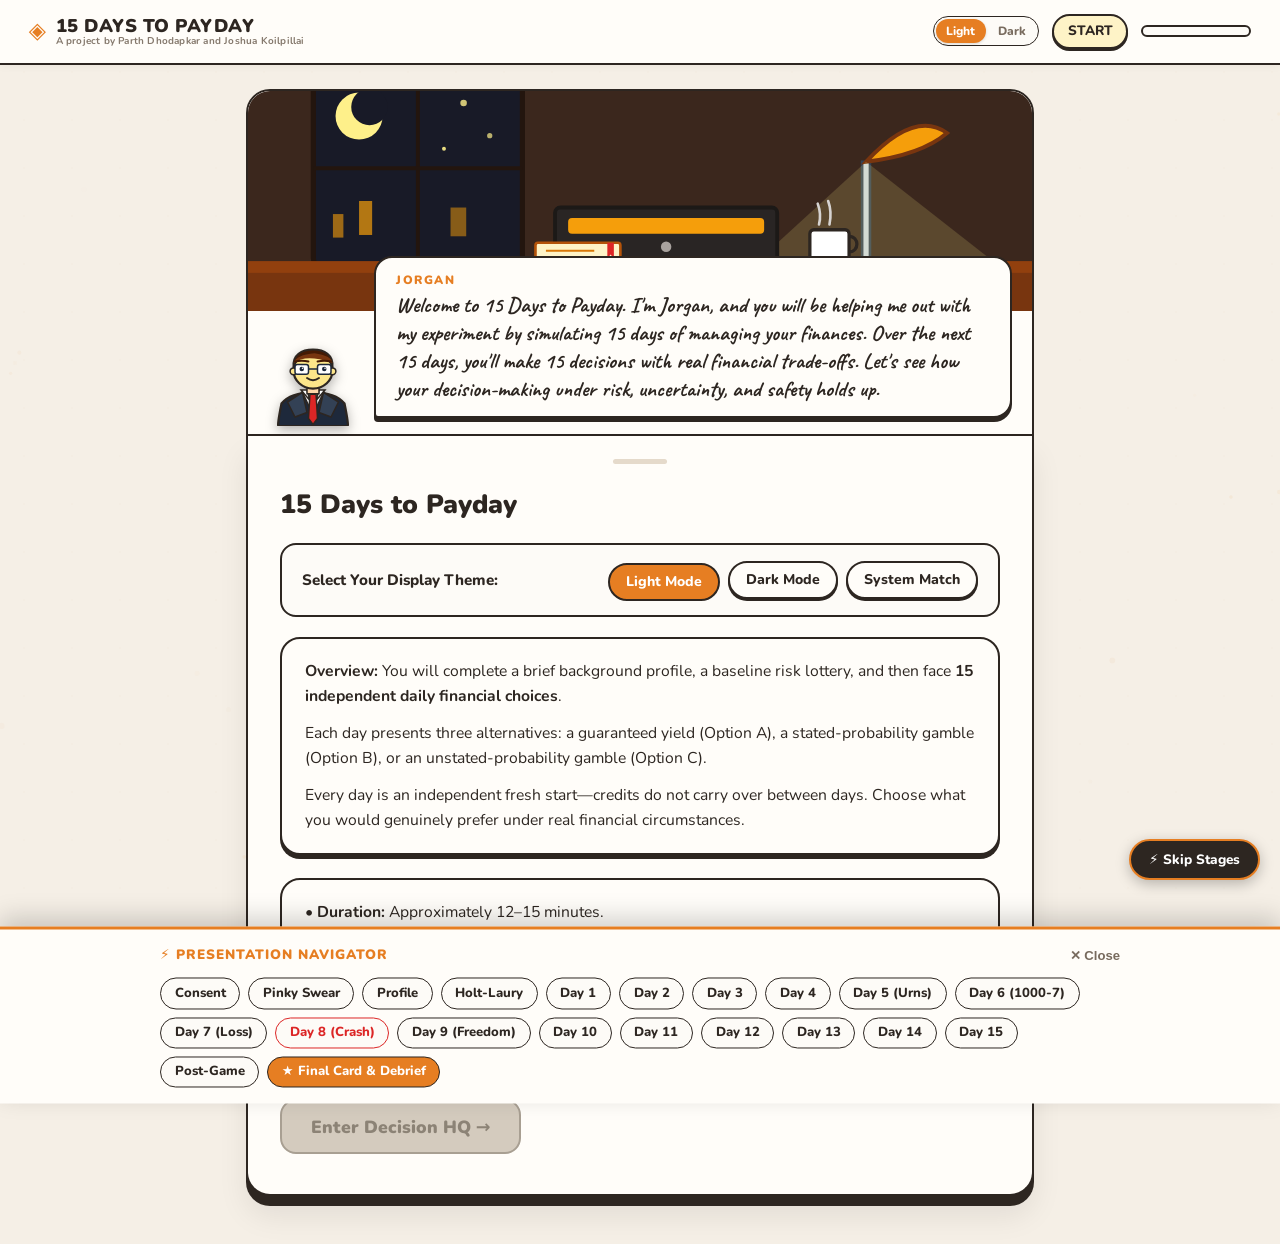
==== index.html @ 4af7832d "made final changes to game (hopefully final for now)" ====
<!DOCTYPE html>
<html lang="en" data-theme="light">
<head>
  <meta charset="UTF-8">
  <meta name="viewport" content="width=device-width, initial-scale=1.0">
  <title>15 Days to Payday — Neuroeconomics Decision Study</title>
  <meta name="description" content="A cozy interactive neuroeconomics study on risk, uncertainty, and financial decisions.">
  <link rel="preconnect" href="https://fonts.googleapis.com">
  <link rel="preconnect" href="https://fonts.gstatic.com" crossorigin>
  <link href="https://fonts.googleapis.com/css2?family=Caveat:wght@600;700&family=Nunito:wght@400;600;700;800;900&display=swap" rel="stylesheet">
  <link rel="stylesheet" href="css/style.css?v=2.6">
</head>
<body>

  <!-- Ambient Particle / Grid Canvas -->
  <canvas id="bgCanvas" class="bg-canvas"></canvas>

  <div class="app-shell">

    <!-- Clean Cozy Top Header (No Ticker, No Subtitle, No Emojis, No Subject ID) -->
    <header class="cozy-top-bar" id="topBar">
      <div class="top-bar-brand">
        <span class="brand-geometric-mark">◈</span>
        <div class="brand-text-group">
          <span class="brand-title">15 DAYS TO PAYDAY</span>
          <span class="brand-authors-sub">A project by Parth Dhodapkar and Joshua Koilpillai</span>
        </div>
      </div>

      <div class="top-bar-hud">
        <!-- Theme Mode Switcher -->
        <div class="theme-mode-switch" id="themeSwitch">
          <button type="button" class="theme-btn" id="btnThemeLight" title="Light Mode" onclick="setAppTheme('light')">Light</button>
          <button type="button" class="theme-btn" id="btnThemeDark" title="Dark Mode" onclick="setAppTheme('dark')">Dark</button>
        </div>

        <div class="day-badge-pill" id="dayPill">START</div>
        <div class="progress-pill-track">
          <div class="progress-pill-fill" id="progressBarInner" style="width: 0%"></div>
        </div>
      </div>
    </header>

    <!-- Main Stacked Container (Centered on desktop, responsive on mobile) -->
    <div class="cozy-app-container">

      <!-- TOP STAGE: Scene Illustration + Pop-up Jorgan + Speech Bubble -->
      <section class="stage-section" id="stageSection">
        
        <!-- Illustration Canvas / Frame -->
        <div class="scene-stage-frame" id="sceneFrame">
          <!-- Rendered by sprites.js -->
        </div>

        <!-- Jorgan & Speech Bubble Overlay -->
        <div class="mascot-bar" id="mascotBar">
          <div class="mascot-companion pop-bounce" id="mascotCompanion">
            <!-- Rendered by sprites.getJorgan() -->
          </div>

          <div class="mascot-speech-bubble" id="speechBubble">
            <span class="bubble-tag" id="mascotTag">JORGAN</span>
            <p class="bubble-text" id="narratorText">
              Welcome to 15 Days to Payday. I'm Jorgan, your senior portfolio advisor. Let's see how your instincts handle the market.
            </p>
          </div>
        </div>

      </section>

      <!-- BOTTOM CARD: Cozy Questionnaire Container -->
      <main class="questionnaire-card" id="questionnaireCard" role="main">
        <!-- Top pull bar handle for that cozy tactile card aesthetic -->
        <div class="card-handle-bar"></div>
        <div id="rightPanel" class="card-inner-body">
          <!-- Rendered dynamically by js/game.js -->
        </div>
      </main>

    </div>

  </div>

  <!-- Presentation / Developer Stage Skipper Dock -->
  <div class="presentation-dock" id="presentationDock">
    <div class="presentation-bar-inner">
      <div class="presentation-header">
        <span class="presentation-title-text">⚡ Presentation Navigator</span>
        <button type="button" class="dock-close-btn" onclick="togglePresentationDock()">✕ Close</button>
      </div>
      <div class="presentation-chips-wrap">
        <button type="button" class="p-chip" onclick="app.renderConsent()">Consent</button>
        <button type="button" class="p-chip" onclick="app.devJumpPinky()">Pinky Swear</button>
        <button type="button" class="p-chip" onclick="app.devJumpProfile()">Profile</button>
        <button type="button" class="p-chip" onclick="app.devJumpHoltLaury()">Holt-Laury</button>
        <button type="button" class="p-chip" onclick="app.devJumpDay(1)">Day 1</button>
        <button type="button" class="p-chip" onclick="app.devJumpDay(2)">Day 2</button>
        <button type="button" class="p-chip" onclick="app.devJumpDay(3)">Day 3</button>
        <button type="button" class="p-chip" onclick="app.devJumpDay(4)">Day 4</button>
        <button type="button" class="p-chip" onclick="app.devJumpDay(5)">Day 5 (Urns)</button>
        <button type="button" class="p-chip" onclick="app.devJumpDay(6)">Day 6 (1000-7)</button>
        <button type="button" class="p-chip" onclick="app.devJumpDay(7)">Day 7 (Loss)</button>
        <button type="button" class="p-chip p-chip-alert" onclick="app.devJumpDay(8)">Day 8 (Crash)</button>
        <button type="button" class="p-chip" onclick="app.devJumpDay(9)">Day 9 (Freedom)</button>
        <button type="button" class="p-chip" onclick="app.devJumpDay(10)">Day 10</button>
        <button type="button" class="p-chip" onclick="app.devJumpDay(11)">Day 11</button>
        <button type="button" class="p-chip" onclick="app.devJumpDay(12)">Day 12</button>
        <button type="button" class="p-chip" onclick="app.devJumpDay(13)">Day 13</button>
        <button type="button" class="p-chip" onclick="app.devJumpDay(14)">Day 14</button>
        <button type="button" class="p-chip" onclick="app.devJumpDay(15)">Day 15</button>
        <button type="button" class="p-chip" onclick="app.devJumpPostGame()">Post-Game</button>
        <button type="button" class="p-chip p-chip-highlight" onclick="app.devJumpResults()">★ Final Card &amp; Debrief</button>
      </div>
    </div>
  </div>

  <!-- Presentation Floating Launcher Pill -->
  <button type="button" class="presentation-launcher-btn" id="presentationLauncher" onclick="togglePresentationDock()">
    ⚡ Skip Stages
  </button>

  <script>
    // Theme Manager
    function setAppTheme(theme) {
      if (theme === 'system') {
        const isDark = window.matchMedia && window.matchMedia('(prefers-color-scheme: dark)').matches;
        document.documentElement.setAttribute('data-theme', isDark ? 'dark' : 'light');
      } else {
        document.documentElement.setAttribute('data-theme', theme);
      }
      localStorage.setItem('payday_theme', theme);
      updateThemeButtons(theme);
    }

    function updateThemeButtons(current) {
      const bLight = document.getElementById('btnThemeLight');
      const bDark = document.getElementById('btnThemeDark');
      if (bLight && bDark) {
        bLight.classList.toggle('active', current === 'light');
        bDark.classList.toggle('active', current === 'dark');
      }
    }

    // Initialize theme from storage or system
    (function() {
      const saved = localStorage.getItem('payday_theme') || 'light';
      setAppTheme(saved);
    })();

    // Toggle Presentation Dock
    function togglePresentationDock() {
      const dock = document.getElementById('presentationDock');
      const launcher = document.getElementById('presentationLauncher');
      if (dock && launcher) {
        dock.classList.toggle('active');
        launcher.classList.toggle('hidden', dock.classList.contains('active'));
      }
    }
  </script>

  <script src="js/config.js?v=2.7"></script>
  <script src="js/sprites.js?v=2.7"></script>
  <script src="js/scenarios.js?v=2.7"></script>
  <script src="js/world.js?v=2.7"></script>
  <script src="js/game.js?v=2.7"></script>

</body>
</html>
---- css/style.css ----
/* ============================================================
   15 DAYS TO PAYDAY — Cozy Neuroeconomics Study
   Warm Paper & Cafe Aesthetic · Dark Mode · Handcrafted Character · Smooth Animations
   ============================================================ */

/* CSS Variables — Light Theme (Default) */
:root {
  --bg-page:        #f5efe6;
  --bg-card:        #fffdf9;
  --bg-card-alt:    #fdfbf7;
  --bg-stage:       #7d533f;
  
  --dark-border:    #2d2621;
  --border-soft:    #e5dacb;
  --border-amber:   #d97706;

  --accent-orange:  #e67e22;
  --accent-amber:   #f59e0b;
  --accent-light:   #fef3c7;
  --accent-green:   #16a34a;
  --accent-blue:    #2563eb;
  --accent-red:     #dc2626;

  --text-main:      #2d2621;
  --text-muted:     #786b5e;
  --text-light:     #fefaf3;

  --font-main:      'Nunito', system-ui, -apple-system, sans-serif;
  --font-script:    'Caveat', cursive, sans-serif;
  
  --shadow-chunky:  0 4px 0 #2d2621;
  --shadow-small:   0 2px 0 #2d2621;
  --shadow-hover:   0 6px 0 #2d2621;
}

/* Dark Mode Theme Variables */
[data-theme="dark"] {
  --bg-page:        #181310;
  --bg-card:        #231b15;
  --bg-card-alt:    #2a201a;
  --bg-stage:       #130e0b;
  
  --dark-border:    #47382d;
  --border-soft:    #3b2e24;
  --border-amber:   #f59e0b;

  --accent-orange:  #f59e0b;
  --accent-amber:   #fbbf24;
  --accent-light:   #342416;
  --accent-green:   #22c55e;
  --accent-blue:    #3b82f6;
  --accent-red:     #ef4444;

  --text-main:      #f5ede4;
  --text-muted:     #b8a594;
  --text-light:     #181310;

  --shadow-chunky:  0 4px 0 #0e0a08;
  --shadow-small:   0 2px 0 #0e0a08;
  --shadow-hover:   0 6px 0 #0e0a08;
}

/* Reset & Base */
*, *::before, *::after {
  box-sizing: border-box;
  margin: 0;
  padding: 0;
}

html {
  font-size: 16px;
  scroll-behavior: smooth;
}

body {
  font-family: var(--font-main);
  background-color: var(--bg-page);
  color: var(--text-main);
  min-height: 100vh;
  overflow-x: hidden;
  line-height: 1.5;
  -webkit-font-smoothing: antialiased;
  transition: background-color 0.25s ease, color 0.25s ease;
}

/* Ambient Canvas */
.bg-canvas {
  position: fixed;
  inset: 0;
  z-index: 0;
  pointer-events: none;
  opacity: 0.4;
}

.app-shell {
  position: relative;
  z-index: 1;
  min-height: 100vh;
  display: flex;
  flex-direction: column;
  padding-bottom: 3rem;
}

/* ============================================================
   TOP BAR (Clean, Cozy, No Ticker, No Subtitle, No ID)
   ============================================================ */
.cozy-top-bar {
  display: flex;
  justify-content: space-between;
  align-items: center;
  padding: 0.85rem 1.8rem;
  background: var(--bg-card);
  border-bottom: 2px solid var(--dark-border);
  box-shadow: 0 2px 8px rgba(0, 0, 0, 0.04);
  position: sticky;
  top: 0;
  z-index: 50;
  transition: background-color 0.25s ease, border-color 0.25s ease;
}

.top-bar-brand {
  display: flex;
  align-items: center;
  gap: 0.6rem;
}

.brand-geometric-mark {
  color: var(--accent-orange);
  font-size: 1.4rem;
  font-weight: 900;
  line-height: 1;
}

.brand-text-group {
  display: flex;
  flex-direction: column;
  line-height: 1.15;
}

.brand-title {
  font-family: var(--font-main);
  font-size: 1.15rem;
  font-weight: 900;
  letter-spacing: 0.5px;
  color: var(--text-main);
}

.brand-authors-sub {
  font-family: var(--font-main);
  font-size: 0.62rem;
  font-weight: 700;
  color: var(--text-muted);
  letter-spacing: 0.2px;
  opacity: 0.9;
}

.top-bar-hud {
  display: flex;
  align-items: center;
  gap: 0.8rem;
}

/* Theme Switcher */
.theme-mode-switch {
  display: flex;
  background: var(--bg-card-alt);
  border: 1.5px solid var(--dark-border);
  border-radius: 999px;
  padding: 2px;
  gap: 2px;
}

.theme-btn {
  background: transparent;
  border: none;
  border-radius: 999px;
  font-family: var(--font-main);
  font-size: 0.75rem;
  font-weight: 800;
  padding: 0.25rem 0.65rem;
  color: var(--text-muted);
  cursor: pointer;
  transition: all 0.15s ease;
}

.theme-btn.active {
  background: var(--accent-orange);
  color: #ffffff;
  box-shadow: 0 1px 3px rgba(0,0,0,0.15);
}

.day-badge-pill {
  background: var(--accent-light);
  color: var(--text-main);
  font-family: var(--font-main);
  font-weight: 800;
  font-size: 0.85rem;
  padding: 0.35rem 0.85rem;
  border-radius: 999px;
  border: 2px solid var(--dark-border);
  box-shadow: var(--shadow-small);
}

.progress-pill-track {
  width: 110px;
  height: 12px;
  background: var(--bg-card-alt);
  border: 2px solid var(--dark-border);
  border-radius: 999px;
  overflow: hidden;
}

.progress-pill-fill {
  height: 100%;
  background: var(--accent-orange);
  border-radius: 999px;
  transition: width 0.4s cubic-bezier(0.34, 1.56, 0.64, 1);
}

@media (max-width: 600px) {
  .cozy-top-bar { padding: 0.7rem 1rem; }
  .brand-title { font-size: 1rem; }
  .progress-pill-track { width: 60px; }
}

/* ============================================================
   MAIN CONTAINER (Full PC Window with Responsive Cap)
   ============================================================ */
.cozy-app-container {
  width: 100%;
  max-width: 820px;
  margin: 1.5rem auto 0;
  padding: 0 1rem;
  display: flex;
  flex-direction: column;
}

/* ============================================================
   TOP STAGE: Scene Illustration + Jorgan Advisor
   ============================================================ */
.stage-section {
  width: 100%;
  background: var(--bg-card);
  border: 2.5px solid var(--dark-border);
  border-radius: 24px 24px 0 0;
  overflow: hidden;
  position: relative;
  box-shadow: 0 6px 0 var(--dark-border);
  min-height: 220px;
  display: flex;
  flex-direction: column;
  justify-content: space-between;
}

.scene-pop-active {
  animation: sceneBounceIn 0.5s cubic-bezier(0.34, 1.56, 0.64, 1) forwards;
}

@keyframes sceneBounceIn {
  0% { transform: scale(0.96) translateY(12px); opacity: 0.4; }
  70% { transform: scale(1.01) translateY(-2px); opacity: 1; }
  100% { transform: scale(1) translateY(0); opacity: 1; }
}

.scene-stage-frame {
  width: 100%;
  height: 220px;
  position: relative;
  overflow: hidden;
  display: flex;
  align-items: stretch;
  justify-content: stretch;
  background: var(--bg-card);
}

[data-theme="dark"] .scene-stage-frame {
  background: var(--bg-card);
}

.scene-stage-frame svg {
  width: 100%;
  height: 100%;
  min-width: 100%;
  min-height: 100%;
  object-fit: cover;
  display: block;
}

/* Smooth Stage & Day Transition Animation (Item 3) */
.stage-transition-in {
  animation: stageFadeSlideIn 0.3s cubic-bezier(0.16, 1, 0.3, 1) forwards;
}

@keyframes stageFadeSlideIn {
  0% {
    opacity: 0;
    transform: translateY(12px);
  }
  100% {
    opacity: 1;
    transform: translateY(0);
  }
}

/* Pinky Promise Pledge Screen (Item 1) */
.pinky-pledge-card {
  background: var(--bg-card);
  border: 2px solid var(--dark-border);
  border-radius: 20px;
  padding: 1.5rem 1.25rem 2rem;
  margin: 1.5rem 0;
  text-align: center;
  box-shadow: var(--shadow-chunky);
}

.pinky-canvas-box {
  width: 100%;
  max-width: 480px;
  height: 220px;
  margin: 0.5rem auto 1rem;
  cursor: pointer;
  display: flex;
  align-items: center;
  justify-content: center;
  position: relative;
  user-select: none;
}

.pinky-stage-wrapper {
  position: relative;
  width: 100%;
  height: 100%;
  display: flex;
  align-items: center;
  justify-content: center;
}

.pinky-layer {
  position: absolute;
  top: 0;
  left: 0;
  width: 100%;
  height: 100%;
  display: flex;
  align-items: center;
  justify-content: center;
  transition: opacity 0.15s ease;
}

.pinky-layer.is-hidden {
  opacity: 0;
  visibility: hidden;
  pointer-events: none;
}

.pinky-layer.is-visible {
  opacity: 1;
  visibility: visible;
  pointer-events: auto;
}

.pinky-img {
  max-width: 90%;
  max-height: 195px;
  object-fit: contain;
  display: block;
  filter: drop-shadow(0 6px 14px rgba(0, 0, 0, 0.14));
}

/* Reaching sway breathing animation */
.pinky-sway {
  animation: pinkyBreathing 2.4s ease-in-out infinite alternate;
}

@keyframes pinkyBreathing {
  0% { transform: scale(0.97) translateY(0); }
  50% { transform: scale(1.02) translateY(-4px); }
  100% { transform: scale(0.97) translateY(0); }
}

/* Rushing inward motion when user clicks */
.pinky-rushing-in {
  animation: pinkyRushIn 0.16s cubic-bezier(0.4, 0, 0.2, 1) forwards;
}

@keyframes pinkyRushIn {
  0% { transform: scale(1); }
  60% { transform: scale(0.92) translateY(3px); }
  100% { transform: scale(1.08) translateY(-3px); opacity: 0.8; }
}

/* Snappy Pinky Lock Punch Animation */
.pinky-snapped-in {
  animation: pinkySnapPunch 0.5s cubic-bezier(0.175, 0.885, 0.32, 1.275) forwards;
}

@keyframes pinkySnapPunch {
  0% {
    transform: scale(0.68) rotate(-4deg);
    opacity: 0;
  }
  45% {
    transform: scale(1.18) rotate(2deg);
    opacity: 1;
  }
  70% {
    transform: scale(0.95) rotate(-1deg);
  }
  85% {
    transform: scale(1.04) rotate(0.5deg);
  }
  100% {
    transform: scale(1) rotate(0deg);
    opacity: 1;
  }
}

/* Expanding golden shockwave ring */
.pinky-snap-burst-ring {
  position: absolute;
  top: 50%;
  left: 50%;
  width: 200px;
  height: 200px;
  margin-top: -100px;
  margin-left: -100px;
  border-radius: 50%;
  border: 4px solid var(--accent-orange, #f59e0b);
  pointer-events: none;
  animation: snapRingExpand 0.6s cubic-bezier(0.1, 0.9, 0.2, 1) forwards;
}

@keyframes snapRingExpand {
  0% { transform: scale(0.2); opacity: 1; border-width: 6px; }
  100% { transform: scale(1.4); opacity: 0; border-width: 1px; }
}

/* Floating celebration sparkles on lock */
.pinky-burst-stars {
  position: absolute;
  top: 10%;
  left: 50%;
  transform: translateX(-50%);
  pointer-events: none;
  font-size: 22px;
  display: flex;
  gap: 28px;
  animation: burstStarsPop 0.55s cubic-bezier(0.175, 0.885, 0.32, 1.275) forwards;
}

@keyframes burstStarsPop {
  0% { transform: translateX(-50%) scale(0.1) translateY(18px); opacity: 0; }
  50% { transform: translateX(-50%) scale(1.3) translateY(-8px); opacity: 1; }
  100% { transform: translateX(-50%) scale(1) translateY(0); opacity: 0.95; }
}

.promise-state-text {
  font-family: var(--font-script);
  font-size: 1.45rem;
  color: var(--accent-orange);
  font-weight: 700;
  margin-bottom: 1.25rem;
  transition: color 0.2s ease;
}

/* Bite-Sized Profile Stepper Header (Item 2) */
.profile-stepper-header {
  display: flex;
  align-items: center;
  justify-content: space-between;
  margin-bottom: 1.2rem;
  gap: 1rem;
}

.step-counter-tag {
  font-family: var(--font-main);
  font-size: 0.85rem;
  font-weight: 900;
  color: var(--accent-orange);
  background: var(--accent-light);
  border: 1.5px solid var(--border-amber);
  padding: 0.3rem 0.8rem;
  border-radius: 999px;
  white-space: nowrap;
}

.stepper-mini-track {
  flex: 1;
  height: 10px;
  background: var(--bg-card-alt);
  border: 2px solid var(--dark-border);
  border-radius: 999px;
  overflow: hidden;
}

.stepper-mini-fill {
  height: 100%;
  background: var(--accent-orange);
  border-radius: 999px;
  transition: width 0.35s cubic-bezier(0.34, 1.56, 0.64, 1);
}

.quiz-pill-dont-know {
  border-style: dashed !important;
  color: var(--text-muted) !important;
}

.quiz-pill-dont-know.selected {
  background: var(--border-soft) !important;
  color: var(--text-main) !important;
  border-style: solid !important;
}


/* Jorgan Character + Speech Bubble Overlay */
.mascot-bar {
  position: relative;
  margin-top: -55px;
  padding: 0 1.25rem 0.5rem;
  display: flex;
  align-items: flex-end;
  gap: 1rem;
  z-index: 10;
}

.mascot-companion {
  width: 90px;
  height: 90px;
  flex-shrink: 0;
  filter: drop-shadow(0 4px 6px rgba(0,0,0,0.3));
  transform-origin: bottom center;
}

.pop-bounce {
  animation: jorganPop 0.6s cubic-bezier(0.34, 1.56, 0.64, 1) forwards;
}

@keyframes jorganPop {
  0% { transform: scale(0.6) translateY(35px); opacity: 0; }
  60% { transform: scale(1.08) translateY(-4px); opacity: 1; }
  100% { transform: scale(1) translateY(0); opacity: 1; }
}

/* Speech Bubble (Jorgan Dialogue) */
.mascot-speech-bubble {
  flex: 1;
  background: var(--bg-card);
  border: 2px solid var(--dark-border);
  border-radius: 18px 18px 18px 4px;
  padding: 0.8rem 1.25rem;
  box-shadow: 0 4px 0 var(--dark-border);
  position: relative;
  min-height: 60px;
  display: flex;
  flex-direction: column;
  justify-content: center;
  margin-bottom: 8px;
}

.bubble-tag {
  font-family: var(--font-main);
  font-weight: 900;
  font-size: 0.75rem;
  color: var(--accent-orange);
  letter-spacing: 1.5px;
  text-transform: uppercase;
  margin-bottom: 0.15rem;
}

.bubble-text {
  font-family: var(--font-script);
  font-size: 1.35rem;
  line-height: 1.3;
  color: var(--text-main);
  font-weight: 700;
  white-space: pre-wrap;
}

.loss-meme-frame {
  display: inline-flex;
  flex-direction: column;
  vertical-align: middle;
  background: var(--bg-card-alt);
  border: 2px solid var(--dark-border);
  border-radius: 8px;
  padding: 4px 10px;
  font-family: 'Courier New', Courier, monospace;
  font-size: 1.25rem;
  font-weight: 900;
  line-height: 1.15;
  letter-spacing: 4px;
  color: var(--text-main);
  box-shadow: 0 2px 0 var(--dark-border);
}

.loss-meme-speech {
  display: inline-flex;
  align-items: center;
  justify-content: center;
  vertical-align: middle;
  padding: 2px;
}

.loss-meme-svg {
  display: block;
  stroke: var(--text-main);
  transition: transform 0.2s cubic-bezier(0.34, 1.56, 0.64, 1);
}

.loss-meme-speech:hover .loss-meme-svg {
  transform: scale(1.08);
}

.loss-meme-svg-icon {
  display: inline-block;
  vertical-align: middle;
  color: var(--text-main);
}

/* ============================================================
   BOTTOM CARD: Questionnaire
   ============================================================ */
.questionnaire-card {
  background: var(--bg-card);
  border: 2.5px solid var(--dark-border);
  border-top: none;
  border-radius: 0 0 24px 24px;
  box-shadow: 0 10px 0 var(--dark-border), 0 20px 30px rgba(0, 0, 0, 0.08);
  padding: 1.25rem 2rem 2.5rem;
  position: relative;
  z-index: 5;
  transition: background-color 0.25s ease, border-color 0.25s ease;
}

.card-slide-active {
  animation: cardSlideUp 0.4s ease-out forwards;
}

@keyframes cardSlideUp {
  0% { transform: translateY(16px); opacity: 0.5; }
  100% { transform: translateY(0); opacity: 1; }
}

.card-handle-bar {
  width: 54px;
  height: 5px;
  background: var(--border-soft);
  border-radius: 999px;
  margin: 0.2rem auto 1.4rem;
}

.card-inner-body {
  width: 100%;
}

/* ============================================================
   TYPOGRAPHY IN CARD
   ============================================================ */
.section-tag {
  display: inline-flex;
  align-items: center;
  gap: 0.4rem;
  font-size: 0.85rem;
  font-weight: 800;
  color: var(--accent-orange);
  background: var(--accent-light);
  border: 1.5px solid var(--border-amber);
  padding: 0.3rem 0.8rem;
  border-radius: 999px;
  margin-bottom: 0.8rem;
}

.page-title {
  font-family: var(--font-main);
  font-size: 1.65rem;
  font-weight: 900;
  color: var(--text-main);
  line-height: 1.3;
  margin-bottom: 0.4rem;
}

.page-subtitle {
  font-size: 1rem;
  color: var(--text-muted);
  font-weight: 600;
  margin-bottom: 1.4rem;
  line-height: 1.4;
}

/* Theme Picker Box on Consent Screen */
.theme-select-panel {
  background: var(--bg-card-alt);
  border: 2px solid var(--dark-border);
  border-radius: 16px;
  padding: 1rem 1.25rem;
  margin: 1.25rem 0;
  display: flex;
  align-items: center;
  justify-content: space-between;
  flex-wrap: wrap;
  gap: 0.8rem;
}

.theme-panel-label {
  font-weight: 800;
  font-size: 0.95rem;
  color: var(--text-main);
}

.theme-options-group {
  display: flex;
  gap: 0.5rem;
}

.theme-pill-choice {
  background: var(--bg-card);
  border: 2px solid var(--dark-border);
  border-radius: 999px;
  padding: 0.45rem 1rem;
  font-family: var(--font-main);
  font-size: 0.88rem;
  font-weight: 800;
  color: var(--text-main);
  cursor: pointer;
  box-shadow: var(--shadow-small);
  transition: all 0.12s ease;
}

.theme-pill-choice.selected {
  background: var(--accent-orange);
  color: #ffffff;
  transform: translateY(2px);
  box-shadow: none;
}

/* Cozy Info / Context Card (Clean, warm, no corporate left-border AI slop) */
.callout {
  background: var(--bg-card);
  border: 2.5px solid var(--dark-border);
  border-radius: 20px;
  padding: 1.25rem 1.45rem;
  margin-bottom: 1.4rem;
  font-size: 0.98rem;
  line-height: 1.6;
  color: var(--text-main);
  box-shadow: 0 4px 0 var(--dark-border);
}

.callout p + p {
  margin-top: 0.75rem;
}

/* ============================================================
   OPTION PILLS
   ============================================================ */
.option-pills-wrap {
  display: flex;
  flex-direction: column;
  gap: 0.85rem;
  margin: 1.25rem 0;
}

.option-pill {
  width: 100%;
  display: flex;
  align-items: center;
  gap: 1.1rem;
  background: var(--bg-card);
  border: 2px solid var(--dark-border);
  border-radius: 18px;
  padding: 1rem 1.25rem;
  box-shadow: var(--shadow-chunky);
  cursor: pointer;
  transition: transform 0.15s ease, box-shadow 0.15s ease, background 0.15s ease;
  user-select: none;
}

.option-pill:hover {
  transform: translateY(-2px);
  box-shadow: var(--shadow-hover);
  background: var(--bg-card-alt);
}

.option-pill.selected {
  background: var(--accent-light);
  border-color: var(--dark-border);
  box-shadow: var(--shadow-small);
  transform: translateY(2px);
}

.pill-radio-circle {
  width: 26px;
  height: 26px;
  flex-shrink: 0;
  border: 2.5px solid var(--dark-border);
  border-radius: 50%;
  background: var(--bg-card);
  display: flex;
  align-items: center;
  justify-content: center;
  transition: all 0.15s ease;
}

.pill-radio-dot {
  width: 14px;
  height: 14px;
  border-radius: 50%;
  background: transparent;
  transition: background 0.15s ease, transform 0.15s ease;
}

.option-pill.selected .pill-radio-dot {
  background: var(--accent-orange);
  transform: scale(1);
}

.pill-content {
  flex: 1;
  display: flex;
  flex-direction: column;
}

.pill-title {
  font-family: var(--font-main);
  font-size: 1.05rem;
  font-weight: 800;
  color: var(--text-main);
  line-height: 1.3;
}

.pill-sub {
  font-size: 0.88rem;
  color: var(--text-muted);
  font-weight: 600;
  margin-top: 0.2rem;
}

/* ============================================================
   DAILY DECISION CARDS (Days 1–15)
   ============================================================ */
.daily-options-grid {
  display: flex;
  flex-direction: column;
  gap: 1rem;
  margin: 1.4rem 0;
}

.daily-option-card {
  width: 100%;
  background: var(--bg-card);
  border: 2px solid var(--dark-border);
  border-radius: 20px;
  padding: 1.15rem 1.35rem;
  box-shadow: var(--shadow-chunky);
  cursor: pointer;
  display: flex;
  flex-direction: column;
  position: relative;
  transition: transform 0.15s ease, box-shadow 0.15s ease, background 0.15s ease;
  user-select: none;
}

.daily-option-card:hover {
  transform: translateY(-2px);
  box-shadow: var(--shadow-hover);
  background: var(--bg-card-alt);
}

.daily-option-card.selected {
  background: var(--accent-light);
  border-color: var(--dark-border);
  box-shadow: var(--shadow-small);
  transform: translateY(2px);
}

.daily-card-top {
  display: flex;
  justify-content: space-between;
  align-items: center;
  margin-bottom: 0.6rem;
}

.card-badge {
  font-family: var(--font-main);
  font-size: 0.75rem;
  font-weight: 900;
  letter-spacing: 0.5px;
  padding: 0.25rem 0.65rem;
  border-radius: 999px;
  border: 1.5px solid var(--dark-border);
}

.badge-safe { background: #dcfce7; color: #166534; }
.badge-risk { background: #fee2e2; color: #991b1b; }
.badge-ambiguous { background: #ede9fe; color: #5b21b6; }
.badge-sell { background: #fee2e2; color: #991b1b; }
.badge-hold { background: #fef3c7; color: #92400e; }
.badge-buy { background: #dcfce7; color: #166534; }

[data-theme="dark"] .badge-safe { background: #14532d; color: #86efac; }
[data-theme="dark"] .badge-risk { background: #7f1d1d; color: #fca5a5; }
[data-theme="dark"] .badge-ambiguous { background: #4c1d95; color: #d8b4fe; }
[data-theme="dark"] .badge-sell { background: #7f1d1d; color: #fca5a5; }
[data-theme="dark"] .badge-hold { background: #78350f; color: #fde68a; }
[data-theme="dark"] .badge-buy { background: #14532d; color: #86efac; }

.card-choice-tag {
  font-weight: 900;
  font-size: 0.85rem;
  color: var(--accent-orange);
}

.card-main-title {
  font-size: 1.15rem;
  font-weight: 900;
  color: var(--text-main);
  margin-bottom: 0.35rem;
}

.card-desc-body {
  font-size: 0.95rem;
  color: var(--text-muted);
  font-weight: 600;
  line-height: 1.4;
}

/* ============================================================
   COZY SLIDER WITH NUMBER DISPLAY (Fix for item 1)
   ============================================================ */
.cozy-slider-box {
  background: var(--bg-card);
  border: 2px solid var(--border-soft);
  border-radius: 20px;
  padding: 1.4rem 1.4rem 1.25rem;
  margin: 1.5rem 0;
  box-shadow: 0 4px 12px rgba(0,0,0,0.04);
}

.cozy-slider-top-row {
  display: flex;
  justify-content: space-between;
  align-items: center;
  margin-bottom: 1rem;
}

.cozy-slider-label {
  font-size: 1rem;
  font-weight: 800;
  color: var(--text-main);
}

/* Prominent Live Number Value Badge */
.slider-live-value {
  background: var(--accent-orange);
  color: #ffffff;
  font-family: var(--font-main);
  font-size: 1.15rem;
  font-weight: 900;
  padding: 0.25rem 0.85rem;
  border-radius: 999px;
  border: 2px solid var(--dark-border);
  box-shadow: var(--shadow-small);
  min-width: 48px;
  text-align: center;
}

.slider-track-wrap {
  position: relative;
  width: 100%;
  padding: 12px 0;
  margin-bottom: 1.2rem;
}

.cozy-range-input {
  -webkit-appearance: none;
  appearance: none;
  width: 100%;
  height: 14px;
  background: #fed7aa;
  border: 2px solid var(--dark-border);
  border-radius: 999px;
  outline: none;
  cursor: pointer;
  position: relative;
  z-index: 2;
}

[data-theme="dark"] .cozy-range-input {
  background: #78350f;
}

.cozy-range-input::-webkit-slider-thumb {
  -webkit-appearance: none;
  appearance: none;
  width: 32px;
  height: 32px;
  background: var(--accent-orange);
  border: 2.5px solid var(--dark-border);
  border-radius: 50%;
  box-shadow: var(--shadow-small);
  cursor: pointer;
  transition: transform 0.1s ease;
}

.cozy-range-input::-webkit-slider-thumb:hover {
  transform: scale(1.1);
}

.cozy-range-input::-moz-range-thumb {
  width: 32px;
  height: 32px;
  background: var(--accent-orange);
  border: 2.5px solid var(--dark-border);
  border-radius: 50%;
  box-shadow: var(--shadow-small);
  cursor: pointer;
}

.slider-step-buttons {
  display: flex;
  gap: 0.6rem;
  justify-content: space-between;
  margin-bottom: 0.8rem;
}

.slider-step-btn {
  flex: 1;
  background: var(--bg-card);
  border: 2px solid var(--dark-border);
  border-radius: 14px;
  padding: 0.65rem 0.2rem;
  font-family: var(--font-main);
  font-size: 1.15rem;
  font-weight: 900;
  color: var(--text-main);
  box-shadow: var(--shadow-chunky);
  cursor: pointer;
  transition: all 0.12s ease;
  text-align: center;
}

.slider-step-btn:hover {
  transform: translateY(-2px);
  box-shadow: var(--shadow-hover);
  background: var(--bg-card-alt);
}

.slider-step-btn.active {
  background: var(--accent-orange);
  color: #ffffff;
  transform: translateY(2px);
  box-shadow: var(--shadow-small);
}

.slider-legend-row {
  display: flex;
  justify-content: space-between;
  font-size: 0.9rem;
  font-weight: 700;
  color: var(--text-muted);
  margin-bottom: 0.6rem;
}

.slider-hint-script {
  font-family: var(--font-script);
  font-size: 1.4rem;
  color: var(--accent-orange);
  text-align: center;
  font-weight: 700;
  letter-spacing: 0.5px;
  margin-top: 0.2rem;
}

/* ============================================================
   FORMS & INPUT FIELDS
   ============================================================ */
.form-card-grid {
  display: grid;
  grid-template-columns: 1fr 1fr;
  gap: 1rem;
  margin: 1.25rem 0;
}

.form-group-full {
  grid-column: span 2;
}

@media (max-width: 600px) {
  .form-card-grid { grid-template-columns: 1fr; }
  .form-group-full { grid-column: span 1; }
}

.field-label {
  display: block;
  font-size: 0.95rem;
  font-weight: 800;
  color: var(--text-main);
  margin-bottom: 0.45rem;
}

.cozy-input, .cozy-select, .cozy-textarea {
  width: 100%;
  background: var(--bg-card);
  border: 2px solid var(--dark-border);
  border-radius: 14px;
  padding: 0.75rem 1rem;
  font-family: var(--font-main);
  font-size: 1rem;
  font-weight: 700;
  color: var(--text-main);
  outline: none;
  transition: border-color 0.15s ease, box-shadow 0.15s ease;
}

.cozy-input:focus, .cozy-select:focus, .cozy-textarea:focus {
  border-color: var(--accent-orange);
  box-shadow: 0 0 0 3px rgba(230, 126, 34, 0.25);
}

.cozy-textarea {
  min-height: 90px;
  resize: vertical;
}

/* Quiz items */
.quiz-box {
  background: var(--bg-card-alt);
  border: 2px solid var(--border-soft);
  border-radius: 16px;
  padding: 1.15rem;
  margin-bottom: 1rem;
}

.quiz-title {
  font-size: 1rem;
  font-weight: 800;
  color: var(--text-main);
  margin-bottom: 0.8rem;
}

.quiz-pill-row {
  display: flex;
  flex-wrap: wrap;
  gap: 0.6rem;
}

.quiz-pill-btn {
  background: var(--bg-card);
  border: 2px solid var(--dark-border);
  border-radius: 999px;
  padding: 0.45rem 1.1rem;
  font-size: 0.9rem;
  font-weight: 800;
  color: var(--text-main);
  box-shadow: var(--shadow-small);
  cursor: pointer;
  transition: all 0.12s ease;
}

.quiz-pill-btn:hover {
  transform: translateY(-1px);
  background: var(--bg-card-alt);
}

.quiz-pill-btn.selected {
  background: var(--accent-orange);
  color: #ffffff;
  transform: translateY(2px);
  box-shadow: none;
}

/* ============================================================
   BUTTONS
   ============================================================ */
.btn-row {
  display: flex;
  gap: 1rem;
  margin-top: 1.8rem;
  flex-wrap: wrap;
}

.btn-cozy-primary {
  background: var(--accent-orange);
  color: #ffffff;
  font-family: var(--font-main);
  font-size: 1.1rem;
  font-weight: 900;
  padding: 0.85rem 1.8rem;
  border: 2px solid var(--dark-border);
  border-radius: 16px;
  box-shadow: var(--shadow-chunky);
  cursor: pointer;
  transition: all 0.15s ease;
  display: inline-flex;
  align-items: center;
  gap: 0.5rem;
}

.btn-cozy-primary:hover:not(:disabled) {
  transform: translateY(-2px);
  box-shadow: var(--shadow-hover);
  background: #d35400;
}

.btn-cozy-primary:active:not(:disabled) {
  transform: translateY(2px);
  box-shadow: var(--shadow-small);
}

.btn-cozy-primary:disabled {
  background: #d4cbbe;
  border-color: #a89f92;
  color: #8c8376;
  box-shadow: none;
  cursor: not-allowed;
  transform: none;
}

[data-theme="dark"] .btn-cozy-primary:disabled {
  background: #3b2e24;
  border-color: #2a2019;
  color: #6b5849;
}

.btn-cozy-secondary {
  background: var(--bg-card);
  color: var(--text-main);
  font-family: var(--font-main);
  font-size: 1rem;
  font-weight: 800;
  padding: 0.85rem 1.4rem;
  border: 2px solid var(--dark-border);
  border-radius: 16px;
  box-shadow: var(--shadow-chunky);
  cursor: pointer;
  transition: all 0.15s ease;
}

.btn-cozy-secondary:hover {
  transform: translateY(-2px);
  box-shadow: var(--shadow-hover);
  background: var(--bg-card-alt);
}

/* ============================================================
   CRASH ALERT (Day 8)
   ============================================================ */
.crash-emergency-card {
  background: #fee2e2;
  border: 2.5px solid #dc2626;
  border-radius: 16px;
  padding: 1.1rem 1.3rem;
  margin-bottom: 1.25rem;
  box-shadow: 0 4px 0 #991b1b;
  display: flex;
  gap: 0.85rem;
  align-items: center;
}

[data-theme="dark"] .crash-emergency-card {
  background: #450a0a;
  border-color: #ef4444;
  box-shadow: 0 4px 0 #1f0404;
}

.crash-tag-box {
  background: #dc2626;
  color: #ffffff;
  font-weight: 900;
  font-size: 0.8rem;
  padding: 0.35rem 0.65rem;
  border-radius: 8px;
  letter-spacing: 1px;
}

.crash-alert-title {
  font-weight: 900;
  color: #991b1b;
  font-size: 1.05rem;
}

[data-theme="dark"] .crash-alert-title {
  color: #fca5a5;
}

.crash-alert-body {
  font-size: 0.92rem;
  font-weight: 700;
  color: #7f1d1d;
  line-height: 1.3;
}

[data-theme="dark"] .crash-alert-body {
  color: #fecaca;
}

/* ============================================================
   ELLSBERG URN PICKER (Day 5) — Clean text, no emoji
   ============================================================ */
.urn-choice-grid {
  display: grid;
  grid-template-columns: 1fr 1fr;
  gap: 1rem;
  margin: 1.25rem 0;
}

.urn-pick-card {
  background: var(--bg-card);
  border: 2px solid var(--dark-border);
  border-radius: 18px;
  padding: 1.2rem;
  text-align: center;
  cursor: pointer;
  box-shadow: var(--shadow-chunky);
  transition: all 0.15s ease;
}

.urn-pick-card:hover {
  transform: translateY(-2px);
  box-shadow: var(--shadow-hover);
}

.urn-pick-card.active-red {
  background: #fee2e2;
  border-color: #dc2626;
  box-shadow: 0 2px 0 #991b1b;
  transform: translateY(2px);
}

.urn-pick-card.active-blue {
  background: #eff6ff;
  border-color: #2563eb;
  box-shadow: 0 2px 0 #1e40af;
  transform: translateY(2px);
}

[data-theme="dark"] .urn-pick-card.active-red {
  background: #450a0a;
  border-color: #ef4444;
}

[data-theme="dark"] .urn-pick-card.active-blue {
  background: #172554;
  border-color: #3b82f6;
}

.urn-indicator-dot {
  width: 24px;
  height: 24px;
  border-radius: 50%;
  margin: 0 auto 0.5rem;
  border: 2px solid var(--dark-border);
}

.dot-red { background: #dc2626; }
.dot-blue { background: #2563eb; }

.urn-title {
  font-size: 1.1rem;
  font-weight: 900;
  color: var(--text-main);
}

.urn-sub {
  font-size: 0.85rem;
  color: var(--text-muted);
  font-weight: 600;
  margin-top: 0.2rem;
}

/* ============================================================
   HOLT-LAURY BENCHMARK TABLE
   ============================================================ */
.hl-cozy-table {
  width: 100%;
  border-collapse: separate;
  border-spacing: 0 0.5rem;
  margin: 1.25rem 0;
}

.hl-cozy-table th {
  font-size: 0.85rem;
  font-weight: 900;
  color: var(--text-muted);
  text-align: left;
  padding: 0.4rem 0.6rem;
  text-transform: uppercase;
}

.hl-cozy-row td {
  background: var(--bg-card);
  border-top: 2px solid var(--dark-border);
  border-bottom: 2px solid var(--dark-border);
  padding: 0.75rem 0.7rem;
  font-size: 0.92rem;
  font-weight: 700;
}

.hl-cozy-row td:first-child {
  border-left: 2px solid var(--dark-border);
  border-radius: 14px 0 0 14px;
  color: var(--accent-orange);
  font-weight: 900;
}

.hl-cozy-row td:last-child {
  border-right: 2px solid var(--dark-border);
  border-radius: 0 14px 14px 0;
}

.hl-radio-label {
  display: flex;
  align-items: center;
  gap: 0.5rem;
  cursor: pointer;
}

.hl-radio-label input {
  accent-color: var(--accent-orange);
  width: 18px;
  height: 18px;
  cursor: pointer;
}

.hl-chosen td {
  background: var(--accent-light);
}

/* ============================================================
   FINAL COLLECTIBLE CARD (Fix for Item 4: Bank in City Art Card)
   ============================================================ */
.reward-art-container {
  display: flex;
  flex-direction: column;
  align-items: center;
  margin: 1.8rem 0 2rem;
}

.reward-art-card {
  width: 100%;
  max-width: 520px;
  background: var(--bg-card);
  border: 3px solid var(--dark-border);
  border-radius: 28px;
  overflow: hidden;
  box-shadow: 0 8px 0 var(--dark-border), 0 24px 35px rgba(0, 0, 0, 0.12);
  display: flex;
  flex-direction: column;
}

.reward-card-header {
  padding: 1.4rem 1.6rem 0.8rem;
  text-align: center;
  background: var(--bg-card);
}

.reward-archetype-title {
  font-family: var(--font-main);
  font-size: 1.7rem;
  font-weight: 900;
  color: var(--accent-orange);
  letter-spacing: 0.5px;
}

.reward-archetype-sub {
  font-size: 0.85rem;
  font-weight: 800;
  color: var(--text-muted);
  text-transform: uppercase;
  letter-spacing: 1.5px;
  margin-top: 0.2rem;
}

/* Cozy Bank in a City Illustration inside card */
.reward-art-illustration {
  width: 100%;
  height: 240px;
  background: #fde68a;
  border-top: 2.5px solid var(--dark-border);
  border-bottom: 2.5px solid var(--dark-border);
  overflow: hidden;
  position: relative;
}

.reward-art-illustration svg {
  width: 100%;
  height: 100%;
  display: block;
}

.reward-card-body {
  padding: 1.4rem 1.6rem 1.6rem;
  text-align: center;
  background: var(--bg-card);
}

.reward-archetype-desc {
  font-size: 1.05rem;
  color: var(--text-main);
  font-weight: 700;
  line-height: 1.45;
}

.reward-meta-row {
  display: flex;
  justify-content: center;
  gap: 1.5rem;
  margin-top: 1.2rem;
  padding-top: 1rem;
  border-top: 1.5px dashed var(--border-soft);
  font-size: 0.85rem;
  font-weight: 800;
  color: var(--text-muted);
}

.reward-authors-credit {
  margin-top: 1rem;
  padding-top: 0.75rem;
  border-top: 1.5px dashed var(--border-soft);
  font-size: 0.82rem;
  font-weight: 700;
  color: var(--text-muted);
  text-align: center;
  letter-spacing: 0.2px;
}

.debrief-credits-footer {
  text-align: center;
  margin-top: 2.2rem;
  padding: 1.25rem 0 0.5rem;
  border-top: 1.5px solid var(--border-soft);
  font-size: 0.85rem;
  color: var(--text-muted);
}

.debrief-credits-footer .credits-study-title {
  font-weight: 800;
  letter-spacing: 0.5px;
  text-transform: uppercase;
  font-size: 0.8rem;
  margin-bottom: 0.2rem;
}

.debrief-credits-footer .credits-authors {
  font-weight: 700;
  font-size: 0.95rem;
  color: var(--text-main);
}

.results-stats-row {
  display: grid;
  grid-template-columns: repeat(3, 1fr);
  gap: 0.75rem;
  margin: 1.5rem 0;
}

@media (max-width: 600px) {
  .results-stats-row { grid-template-columns: 1fr; }
}

.mini-stat-card {
  background: var(--bg-card);
  border: 2px solid var(--dark-border);
  border-radius: 14px;
  padding: 0.9rem;
  text-align: center;
  box-shadow: var(--shadow-small);
}

.mini-stat-label {
  font-size: 0.75rem;
  font-weight: 800;
  color: var(--text-muted);
  text-transform: uppercase;
}

.mini-stat-val {
  font-size: 1.35rem;
  font-weight: 900;
  color: var(--accent-orange);
  margin-top: 0.2rem;
}

.mini-stat-sub {
  font-size: 0.75rem;
  color: var(--text-muted);
  font-weight: 600;
}

/* ============================================================
   PRESENTATION NAVIGATOR DOCK & LAUNCHER
   ============================================================ */
.presentation-launcher-btn {
  position: fixed;
  bottom: 20px;
  right: 20px;
  z-index: 990;
  background: var(--dark-border);
  color: #ffffff;
  font-family: var(--font-main);
  font-size: 0.85rem;
  font-weight: 800;
  padding: 0.55rem 1.15rem;
  border-radius: 999px;
  border: 2px solid var(--accent-orange);
  box-shadow: 0 4px 14px rgba(0, 0, 0, 0.25);
  cursor: pointer;
  transition: transform 0.15s ease, opacity 0.2s ease;
}

.presentation-launcher-btn:hover {
  transform: translateY(-2px);
  background: #111;
}

.presentation-launcher-btn.hidden {
  opacity: 0;
  pointer-events: none;
}

.presentation-dock {
  position: fixed;
  bottom: 0;
  left: 0;
  right: 0;
  z-index: 1000;
  background: var(--bg-card);
  border-top: 3px solid var(--accent-orange);
  box-shadow: 0 -8px 24px rgba(0, 0, 0, 0.18);
  padding: 1rem 1.5rem;
  transform: translateY(115%);
  transition: transform 0.3s cubic-bezier(0.34, 1.56, 0.64, 1);
}

.presentation-dock.active {
  transform: translateY(0);
}

.presentation-bar-inner {
  max-width: 960px;
  margin: 0 auto;
  display: flex;
  flex-direction: column;
  gap: 0.75rem;
}

.presentation-header {
  display: flex;
  justify-content: space-between;
  align-items: center;
}

.presentation-title-text {
  font-size: 0.85rem;
  font-weight: 900;
  color: var(--accent-orange);
  letter-spacing: 1px;
  text-transform: uppercase;
}

.dock-close-btn {
  background: transparent;
  border: none;
  font-size: 0.82rem;
  font-weight: 800;
  color: var(--text-muted);
  cursor: pointer;
}

.dock-close-btn:hover {
  color: var(--text-main);
}

.presentation-chips-wrap {
  display: flex;
  flex-wrap: wrap;
  gap: 0.5rem;
}

.p-chip {
  background: var(--bg-card-alt);
  border: 1.5px solid var(--dark-border);
  border-radius: 999px;
  padding: 0.35rem 0.85rem;
  font-family: var(--font-main);
  font-size: 0.82rem;
  font-weight: 800;
  color: var(--text-main);
  cursor: pointer;
  transition: all 0.12s ease;
  white-space: nowrap;
}

.p-chip:hover {
  background: var(--accent-light);
  border-color: var(--accent-orange);
  transform: translateY(-1px);
}

.p-chip-alert {
  border-color: var(--accent-red);
  color: var(--accent-red);
}

.p-chip-highlight {
  background: var(--accent-orange);
  color: #ffffff;
  border-color: var(--dark-border);
}

.p-chip-highlight:hover {
  background: #d35400;
  color: #ffffff;
}
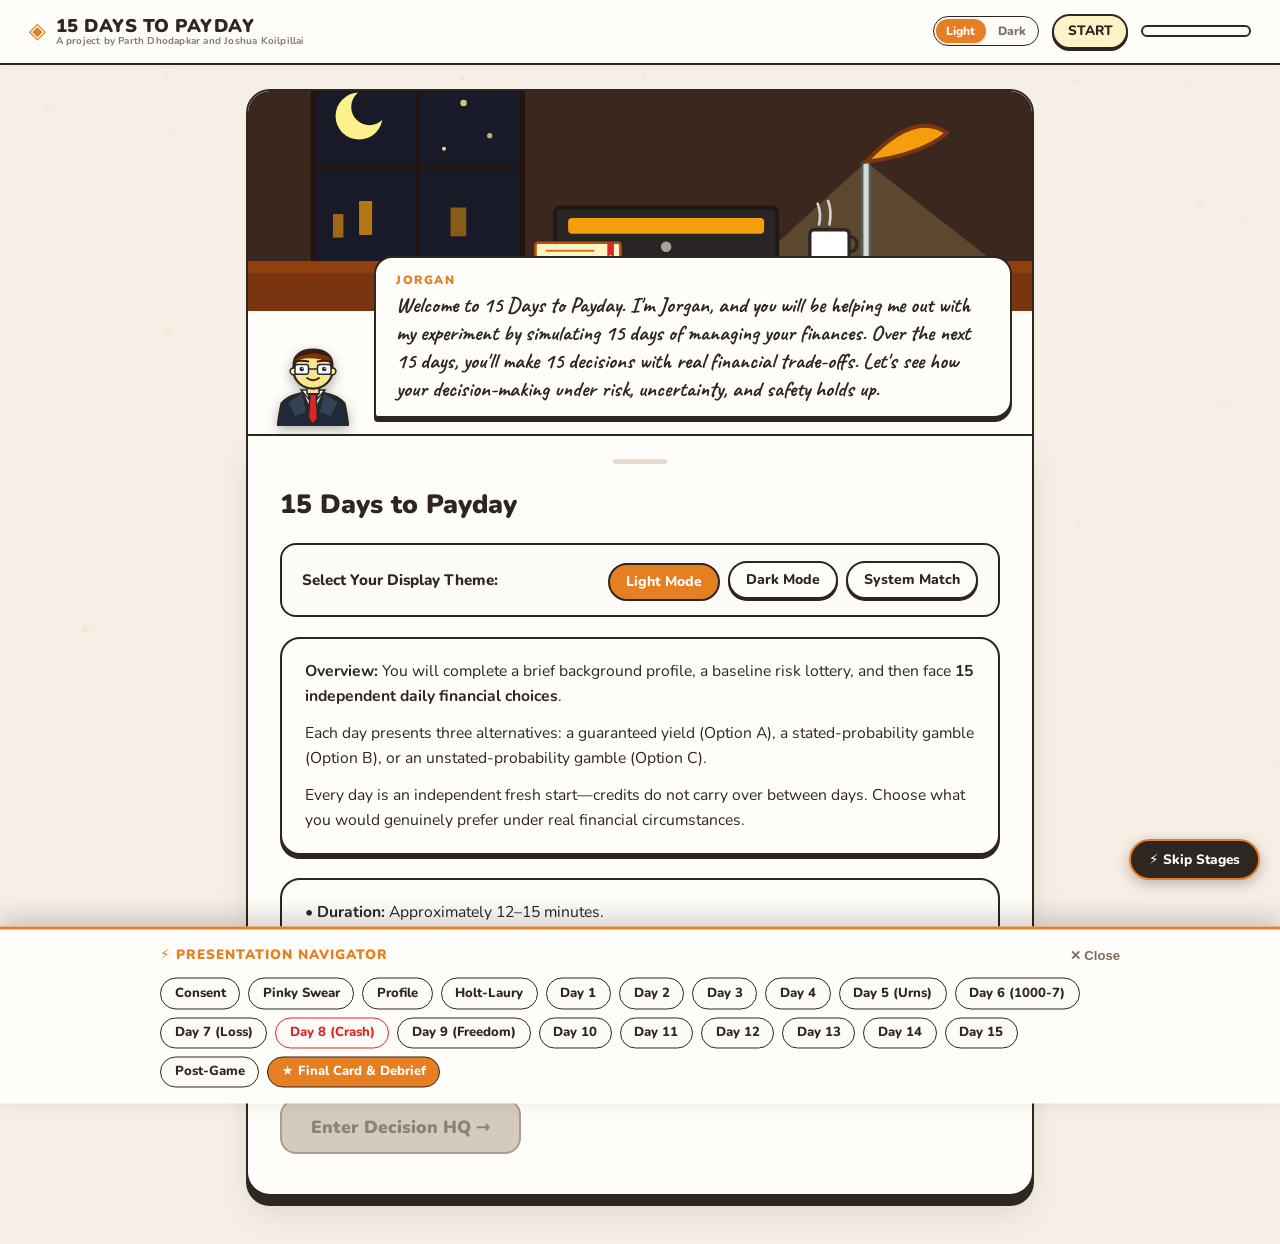
==== commit e415a63b: "made changes" ====
--- a/index.html
+++ b/index.html
@@ -148,10 +148,20 @@
     })();
 
     // Toggle Presentation Dock
+    const SKIP_STAGES_PASSWORD = 'jorgan_dealer123';
+
     function togglePresentationDock() {
       const dock = document.getElementById('presentationDock');
       const launcher = document.getElementById('presentationLauncher');
       if (dock && launcher) {
+        // Opening the dock requires the password; closing it does not.
+        if (!dock.classList.contains('active')) {
+          const entered = window.prompt('Enter the password to use Skip Stages:');
+          if (entered !== SKIP_STAGES_PASSWORD) {
+            if (entered !== null) alert('Incorrect password.');
+            return;
+          }
+        }
         dock.classList.toggle('active');
         launcher.classList.toggle('hidden', dock.classList.contains('active'));
       }
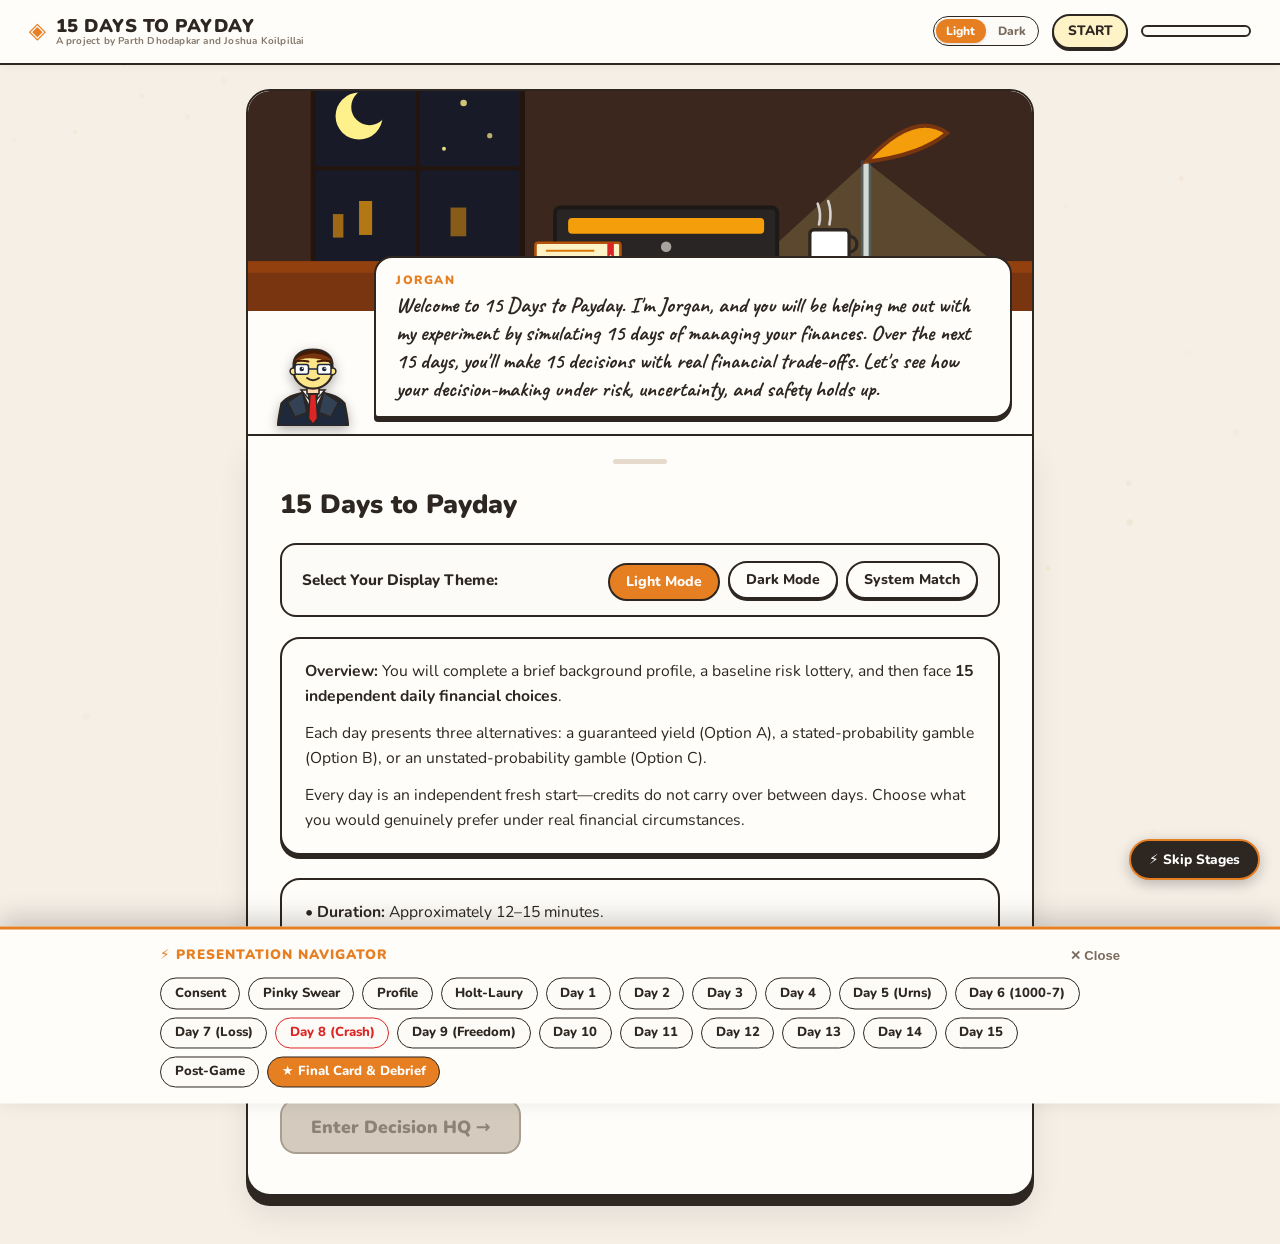
==== commit 636d586b: "fixed mobile rendering issues" ====
--- a/index.html
+++ b/index.html
@@ -8,7 +8,7 @@
   <link rel="preconnect" href="https://fonts.googleapis.com">
   <link rel="preconnect" href="https://fonts.gstatic.com" crossorigin>
   <link href="https://fonts.googleapis.com/css2?family=Caveat:wght@600;700&family=Nunito:wght@400;600;700;800;900&display=swap" rel="stylesheet">
-  <link rel="stylesheet" href="css/style.css?v=2.6">
+  <link rel="stylesheet" href="css/style.css?v=2.8">
 </head>
 <body>
 
--- a/css/style.css
+++ b/css/style.css
@@ -70,6 +70,8 @@
 html {
   font-size: 16px;
   scroll-behavior: smooth;
+  max-width: 100vw;
+  overflow-x: hidden;
 }
 
 body {
@@ -77,6 +79,8 @@
   background-color: var(--bg-page);
   color: var(--text-main);
   min-height: 100vh;
+  width: 100%;
+  max-width: 100vw;
   overflow-x: hidden;
   line-height: 1.5;
   -webkit-font-smoothing: antialiased;
@@ -96,9 +100,12 @@
   position: relative;
   z-index: 1;
   min-height: 100vh;
+  width: 100%;
+  max-width: 100vw;
   display: flex;
   flex-direction: column;
   padding-bottom: 3rem;
+  overflow-x: hidden;
 }
 
 /* ============================================================
@@ -215,12 +222,6 @@
   background: var(--accent-orange);
   border-radius: 999px;
   transition: width 0.4s cubic-bezier(0.34, 1.56, 0.64, 1);
-}
-
-@media (max-width: 600px) {
-  .cozy-top-bar { padding: 0.7rem 1rem; }
-  .brand-title { font-size: 1rem; }
-  .progress-pill-track { width: 60px; }
 }
 
 /* ============================================================
@@ -1085,11 +1086,6 @@
   grid-column: span 2;
 }
 
-@media (max-width: 600px) {
-  .form-card-grid { grid-template-columns: 1fr; }
-  .form-group-full { grid-column: span 1; }
-}
-
 .field-label {
   display: block;
   font-size: 0.95rem;
@@ -1552,10 +1548,6 @@
   grid-template-columns: repeat(3, 1fr);
   gap: 0.75rem;
   margin: 1.5rem 0;
-}
-
-@media (max-width: 600px) {
-  .results-stats-row { grid-template-columns: 1fr; }
 }
 
 .mini-stat-card {
@@ -1713,3 +1705,463 @@
   color: #ffffff;
 }
 
+/* ============================================================
+   RESPONSIVE DESIGN (Mobile & Small Tablets — up to 680px)
+   Prevents horizontal overflow, wraps header neatly, aligns mascot
+   and expands card space for comfortable mobile touch interaction.
+   ============================================================ */
+@media (max-width: 680px) {
+
+  /* 1. App Shell & Global Containment */
+  html, body {
+    width: 100%;
+    max-width: 100vw;
+    overflow-x: hidden;
+  }
+
+  .app-shell {
+    width: 100%;
+    max-width: 100vw;
+    overflow-x: hidden;
+    padding-bottom: 2rem;
+  }
+
+  /* 2. Top Navigation Bar */
+  .cozy-top-bar {
+    flex-direction: column;
+    align-items: stretch;
+    padding: 0.55rem 0.85rem;
+    gap: 0.45rem;
+  }
+
+  .top-bar-brand {
+    display: flex;
+    justify-content: flex-start;
+    align-items: center;
+    width: 100%;
+    gap: 0.45rem;
+  }
+
+  .brand-geometric-mark {
+    font-size: 1.15rem;
+  }
+
+  .brand-text-group {
+    flex: 1;
+    min-width: 0;
+  }
+
+  .brand-title {
+    font-size: 0.95rem;
+    letter-spacing: 0.3px;
+    white-space: nowrap;
+    overflow: hidden;
+    text-overflow: ellipsis;
+  }
+
+  .brand-authors-sub {
+    display: none; /* Hide in compact sticky bar on mobile */
+  }
+
+  .top-bar-hud {
+    display: flex;
+    align-items: center;
+    justify-content: space-between;
+    width: 100%;
+    gap: 0.5rem;
+  }
+
+  .theme-mode-switch {
+    padding: 1.5px;
+    gap: 1px;
+    flex-shrink: 0;
+  }
+
+  .theme-btn {
+    font-size: 0.68rem;
+    padding: 0.2rem 0.5rem;
+  }
+
+  .day-badge-pill {
+    font-size: 0.72rem;
+    font-weight: 800;
+    padding: 0.22rem 0.55rem;
+    white-space: nowrap;
+    flex-shrink: 0;
+  }
+
+  .progress-pill-track {
+    flex: 1;
+    min-width: 45px;
+    height: 10px;
+  }
+
+  /* 3. Main Stage & Card Container */
+  .cozy-app-container {
+    margin: 0.75rem auto 0;
+    padding: 0 0.55rem;
+    width: 100%;
+    box-sizing: border-box;
+  }
+
+  .stage-section {
+    border-radius: 20px 20px 0 0;
+    border-width: 2px;
+    box-shadow: 0 4px 0 var(--dark-border);
+    min-height: auto;
+  }
+
+  .scene-stage-frame {
+    height: 145px;
+  }
+
+  .mascot-bar {
+    margin-top: -36px;
+    padding: 0 0.65rem 0.5rem;
+    gap: 0.55rem;
+    align-items: flex-start;
+  }
+
+  .mascot-companion {
+    width: 58px;
+    height: 58px;
+    flex-shrink: 0;
+    margin-top: 4px;
+  }
+
+  .mascot-speech-bubble {
+    flex: 1;
+    min-width: 0; /* Critical: allows flex item to shrink and wrap text properly */
+    padding: 0.55rem 0.8rem;
+    border-radius: 14px 14px 14px 4px;
+    min-height: auto;
+    margin-bottom: 4px;
+    box-shadow: 0 3px 0 var(--dark-border);
+  }
+
+  .bubble-tag {
+    font-size: 0.65rem;
+    margin-bottom: 0.1rem;
+    letter-spacing: 1px;
+  }
+
+  .bubble-text {
+    font-size: 1.05rem;
+    line-height: 1.25;
+    word-break: break-word;
+    overflow-wrap: break-word;
+    white-space: normal;
+  }
+
+  .questionnaire-card {
+    border-radius: 0 0 20px 20px;
+    border-width: 2px;
+    box-shadow: 0 6px 0 var(--dark-border), 0 12px 20px rgba(0, 0, 0, 0.06);
+    padding: 0.85rem 0.85rem 1.85rem;
+  }
+
+  .card-handle-bar {
+    width: 36px;
+    height: 4px;
+    margin: 0 auto 0.75rem;
+  }
+
+  .page-title {
+    font-size: 1.3rem;
+    line-height: 1.25;
+    margin-bottom: 0.25rem;
+  }
+
+  .page-subtitle {
+    font-size: 0.88rem;
+    margin-bottom: 1rem;
+  }
+
+  .section-tag {
+    font-size: 0.75rem;
+    padding: 0.2rem 0.6rem;
+    margin-bottom: 0.5rem;
+  }
+
+  .callout {
+    padding: 0.85rem 0.95rem;
+    border-radius: 14px;
+    border-width: 2px;
+    font-size: 0.92rem;
+    line-height: 1.5;
+    margin-bottom: 1rem;
+    box-shadow: 0 3px 0 var(--dark-border);
+  }
+
+  /* 4. Theme Preference Panel on Consent Screen */
+  .theme-select-panel {
+    flex-direction: column;
+    align-items: stretch;
+    padding: 0.75rem 0.85rem;
+    gap: 0.5rem;
+    border-radius: 14px;
+  }
+
+  .theme-options-group {
+    display: flex;
+    flex-wrap: wrap;
+    gap: 0.4rem;
+    width: 100%;
+  }
+
+  .theme-pill-choice {
+    flex: 1;
+    min-width: 85px;
+    padding: 0.4rem 0.5rem;
+    font-size: 0.78rem;
+    text-align: center;
+  }
+
+  /* 5. Pinky Promise Pledge */
+  .pinky-pledge-card {
+    padding: 1rem 0.75rem 1.4rem;
+    border-radius: 16px;
+    margin: 1rem 0;
+  }
+
+  .pinky-canvas-box {
+    height: 180px;
+    margin-bottom: 0.5rem;
+  }
+
+  .pinky-img {
+    max-height: 155px;
+  }
+
+  .promise-state-text {
+    font-size: 1.2rem;
+    margin-bottom: 0.85rem;
+  }
+
+  /* 6. Option Pills & Daily Decision Cards */
+  .option-pills-wrap {
+    gap: 0.65rem;
+    margin: 1rem 0;
+  }
+
+  .option-pill {
+    padding: 0.75rem 0.85rem;
+    gap: 0.75rem;
+    border-radius: 14px;
+  }
+
+  .pill-title {
+    font-size: 0.95rem;
+  }
+
+  .pill-sub {
+    font-size: 0.8rem;
+  }
+
+  .daily-options-grid {
+    gap: 0.75rem;
+    margin: 1rem 0;
+  }
+
+  .daily-option-card {
+    padding: 0.85rem 0.95rem;
+    border-radius: 16px;
+  }
+
+  .card-main-title {
+    font-size: 1.05rem;
+  }
+
+  .card-desc-body {
+    font-size: 0.88rem;
+    line-height: 1.4;
+  }
+
+  /* 7. Sliders & Step Buttons */
+  .cozy-slider-box {
+    padding: 1rem 0.85rem 0.85rem;
+    border-radius: 16px;
+    margin: 1rem 0;
+  }
+
+  .slider-step-buttons {
+    gap: 0.25rem;
+    margin-bottom: 0.6rem;
+  }
+
+  .slider-step-btn {
+    padding: 0.45rem 0.1rem;
+    font-size: 0.82rem;
+    border-radius: 8px;
+    min-width: 0;
+  }
+
+  .slider-hint-script {
+    font-size: 1.15rem;
+  }
+
+  .slider-live-value {
+    font-size: 1rem;
+    padding: 0.2rem 0.65rem;
+  }
+
+  /* 8. Forms & Profile Stepper */
+  .form-card-grid {
+    grid-template-columns: 1fr;
+    gap: 0.85rem;
+  }
+
+  .form-group-full {
+    grid-column: span 1;
+  }
+
+  .cozy-input, .cozy-select {
+    padding: 0.65rem 0.85rem;
+    font-size: 0.92rem;
+    border-radius: 12px;
+  }
+
+  .field-label {
+    font-size: 0.88rem;
+    margin-bottom: 0.35rem;
+  }
+
+  .profile-stepper-header {
+    gap: 0.65rem;
+    margin-bottom: 0.9rem;
+  }
+
+  .step-counter-tag {
+    font-size: 0.75rem;
+    padding: 0.25rem 0.65rem;
+  }
+
+  /* 9. Urn Token Picker (Day 5) */
+  .urn-choice-grid {
+    grid-template-columns: 1fr 1fr;
+    gap: 0.5rem;
+  }
+
+  .urn-pick-card {
+    padding: 0.75rem 0.5rem;
+    border-radius: 14px;
+  }
+
+  .urn-title {
+    font-size: 0.95rem;
+  }
+
+  .urn-sub {
+    font-size: 0.75rem;
+  }
+
+  /* 10. Holt-Laury Benchmark Table */
+  .hl-cozy-table th {
+    font-size: 0.72rem;
+    padding: 0.3rem 0.4rem;
+  }
+
+  .hl-cozy-row td {
+    padding: 0.5rem 0.4rem;
+    font-size: 0.8rem;
+  }
+
+  .hl-radio-label {
+    gap: 0.35rem;
+  }
+
+  /* 11. Buttons */
+  .btn-row {
+    flex-direction: column;
+    gap: 0.6rem;
+    margin-top: 1.25rem;
+  }
+
+  .btn-cozy-primary, .btn-cozy-secondary {
+    width: 100%;
+    justify-content: center;
+    padding: 0.75rem 1.2rem;
+    font-size: 1rem;
+    border-radius: 14px;
+  }
+
+  /* 12. Debrief & Collectible Card */
+  .reward-art-card {
+    border-radius: 20px;
+    border-width: 2px;
+  }
+
+  .reward-card-header {
+    padding: 1rem 1rem 0.5rem;
+  }
+
+  .reward-archetype-title {
+    font-size: 1.35rem;
+  }
+
+  .reward-archetype-sub {
+    font-size: 0.75rem;
+  }
+
+  .reward-art-illustration {
+    height: 180px;
+  }
+
+  .reward-card-body {
+    padding: 1rem;
+  }
+
+  .reward-archetype-desc {
+    font-size: 0.92rem;
+  }
+
+  .reward-meta-row {
+    flex-direction: column;
+    align-items: center;
+    gap: 0.35rem;
+    font-size: 0.8rem;
+  }
+
+  .results-stats-row {
+    grid-template-columns: 1fr 1fr;
+    gap: 0.5rem;
+    margin: 1rem 0;
+  }
+
+  .mini-stat-card {
+    padding: 0.65rem 0.5rem;
+    border-radius: 12px;
+  }
+
+  .mini-stat-label {
+    font-size: 0.72rem;
+  }
+
+  .mini-stat-val {
+    font-size: 1.3rem;
+  }
+
+  .mini-stat-sub {
+    font-size: 0.68rem;
+  }
+
+  /* 13. Presentation Skipper Dock & Launcher */
+  .presentation-launcher-btn {
+    bottom: 12px;
+    right: 12px;
+    padding: 0.35rem 0.75rem;
+    font-size: 0.75rem;
+  }
+
+  .presentation-dock {
+    max-height: 80vh;
+    overflow-y: auto;
+    padding: 0.85rem;
+  }
+
+  .p-chip {
+    font-size: 0.75rem;
+    padding: 0.25rem 0.6rem;
+  }
+}
+
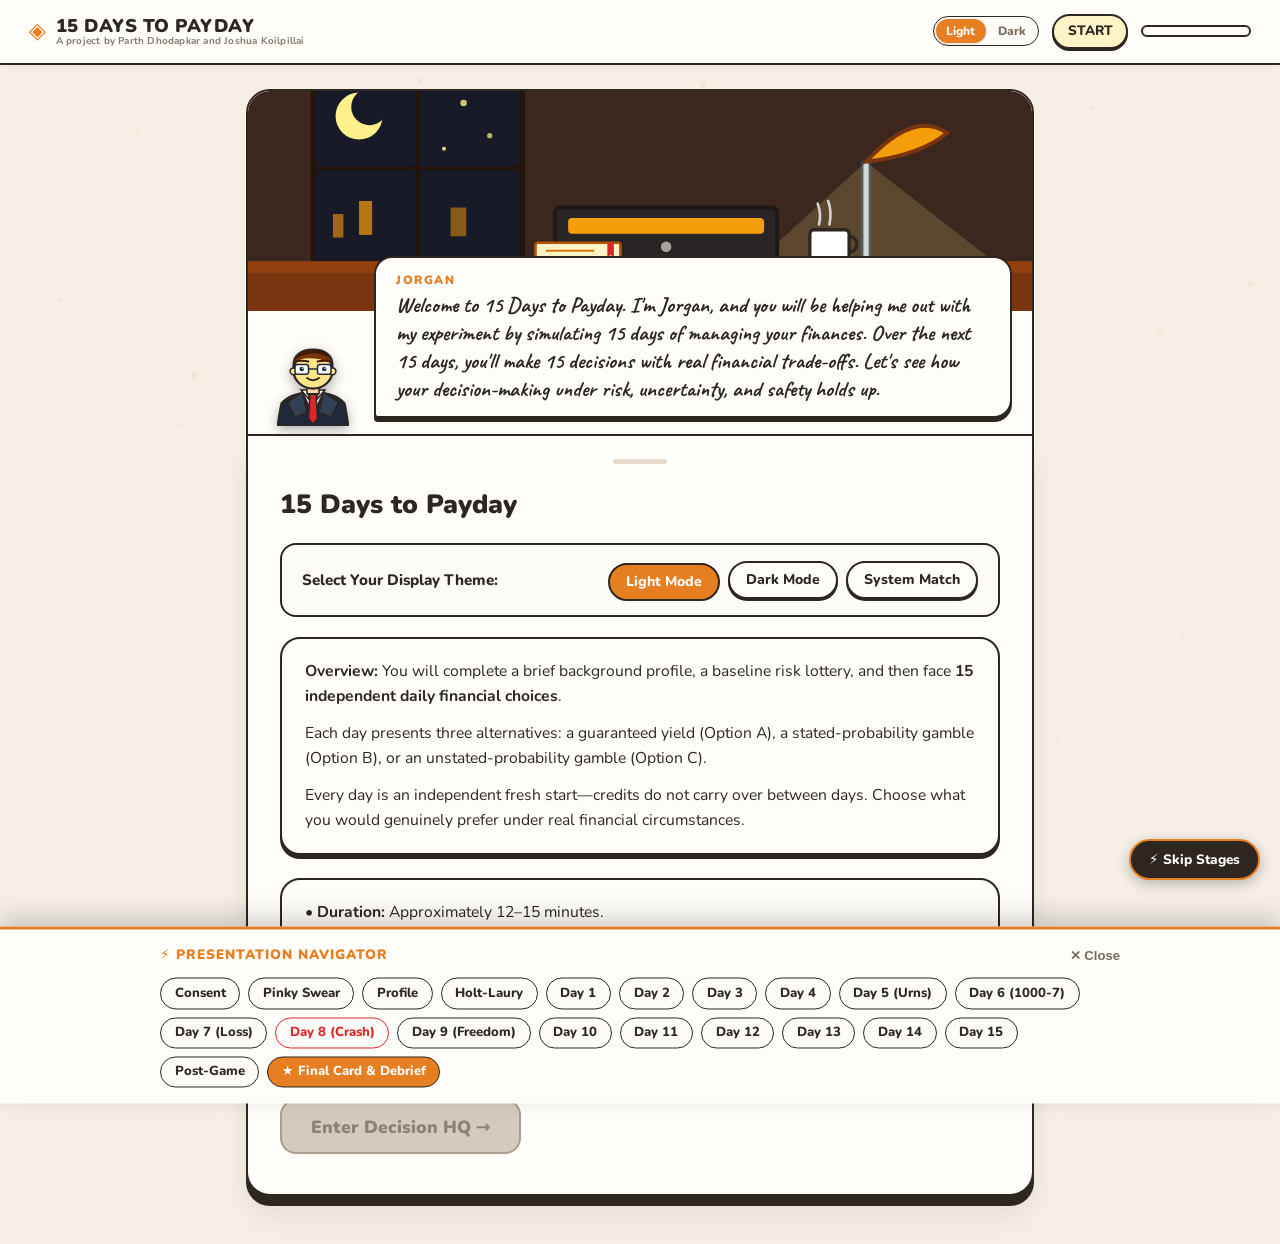
==== commit 9b700b56: "final card altered + 6->12 month change for income stability + dialogue changes + why are you even r" ====
--- a/index.html
+++ b/index.html
@@ -8,7 +8,7 @@
   <link rel="preconnect" href="https://fonts.googleapis.com">
   <link rel="preconnect" href="https://fonts.gstatic.com" crossorigin>
   <link href="https://fonts.googleapis.com/css2?family=Caveat:wght@600;700&family=Nunito:wght@400;600;700;800;900&display=swap" rel="stylesheet">
-  <link rel="stylesheet" href="css/style.css?v=2.8">
+  <link rel="stylesheet" href="css/style.css?v=2.9">
 </head>
 <body>
 
@@ -170,9 +170,9 @@
 
   <script src="js/config.js?v=2.7"></script>
   <script src="js/sprites.js?v=2.7"></script>
-  <script src="js/scenarios.js?v=2.7"></script>
+  <script src="js/scenarios.js?v=2.8"></script>
   <script src="js/world.js?v=2.7"></script>
-  <script src="js/game.js?v=2.7"></script>
+  <script src="js/game.js?v=2.9"></script>
 
 </body>
 </html>
--- a/css/style.css
+++ b/css/style.css
@@ -1485,25 +1485,15 @@
 }
 
 .reward-card-body {
-  padding: 1.4rem 1.6rem 1.6rem;
+  padding: 1.1rem 1.6rem 1.3rem;
   text-align: center;
   background: var(--bg-card);
-}
-
-.reward-archetype-desc {
-  font-size: 1.05rem;
-  color: var(--text-main);
-  font-weight: 700;
-  line-height: 1.45;
 }
 
 .reward-meta-row {
   display: flex;
   justify-content: center;
   gap: 1.5rem;
-  margin-top: 1.2rem;
-  padding-top: 1rem;
-  border-top: 1.5px dashed var(--border-soft);
   font-size: 0.85rem;
   font-weight: 800;
   color: var(--text-muted);
@@ -2108,11 +2098,7 @@
   }
 
   .reward-card-body {
-    padding: 1rem;
-  }
-
-  .reward-archetype-desc {
-    font-size: 0.92rem;
+    padding: 0.85rem 1rem 1rem;
   }
 
   .reward-meta-row {
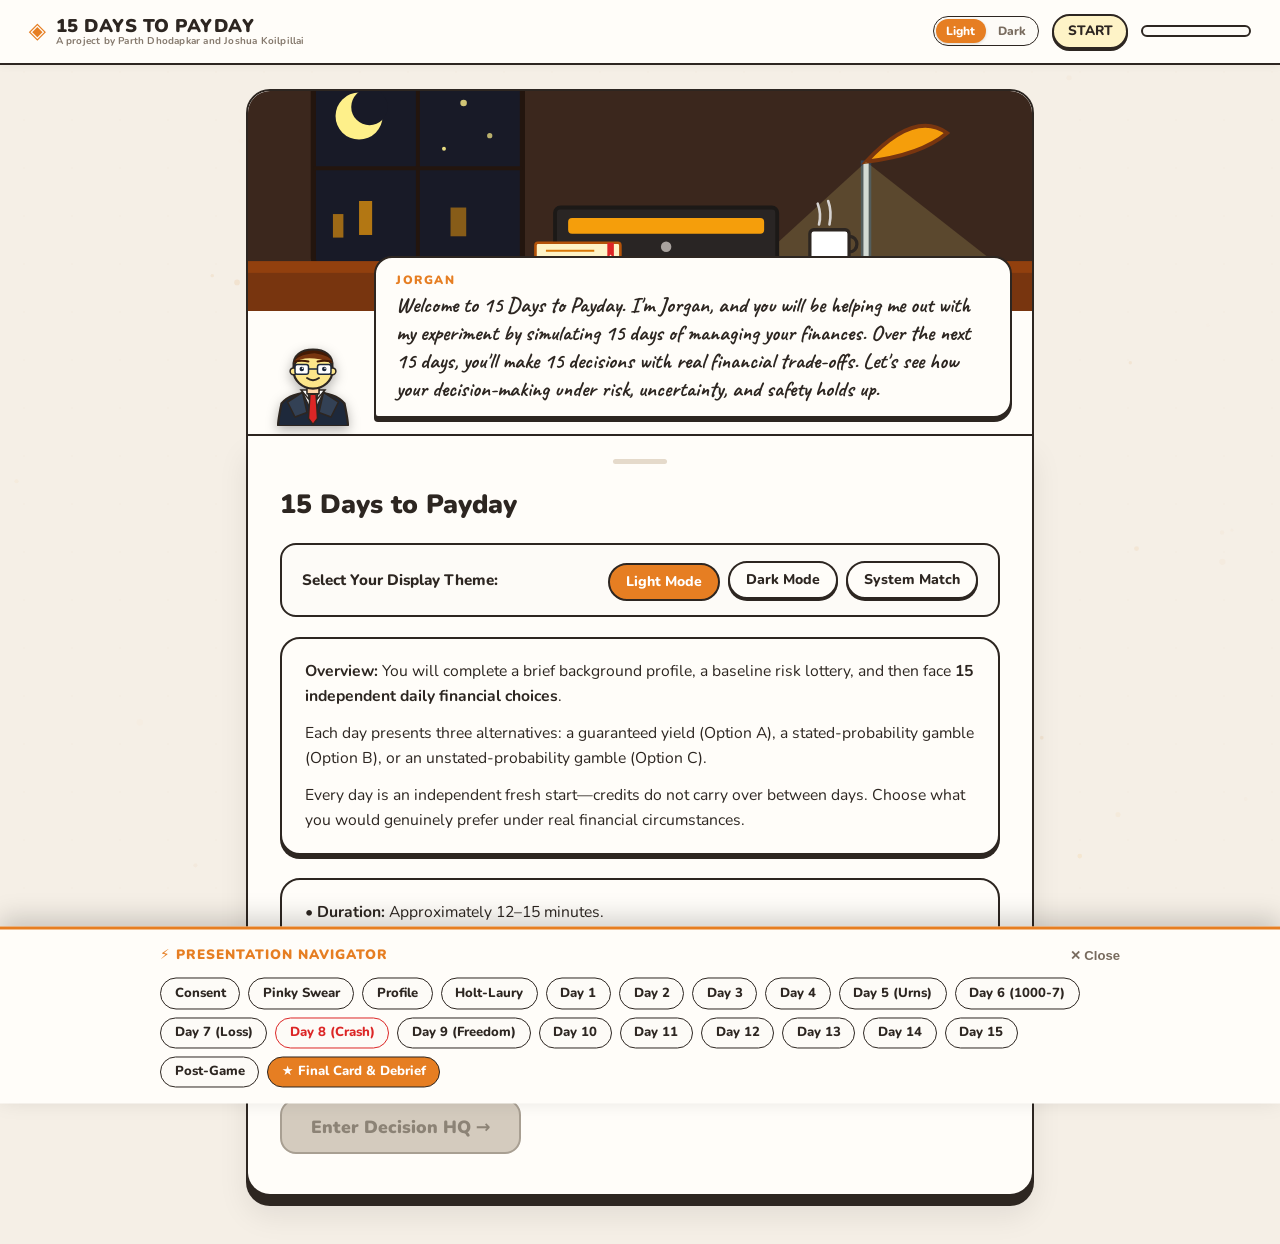
==== commit e22fe35c: "removed skip stages and modified calcs" ====
--- a/index.html
+++ b/index.html
@@ -8,7 +8,7 @@
   <link rel="preconnect" href="https://fonts.googleapis.com">
   <link rel="preconnect" href="https://fonts.gstatic.com" crossorigin>
   <link href="https://fonts.googleapis.com/css2?family=Caveat:wght@600;700&family=Nunito:wght@400;600;700;800;900&display=swap" rel="stylesheet">
-  <link rel="stylesheet" href="css/style.css?v=2.9">
+  <link rel="stylesheet" href="css/style.css?v=3.0">
 </head>
 <body>
 
@@ -115,9 +115,7 @@
   </div>
 
   <!-- Presentation Floating Launcher Pill -->
-  <button type="button" class="presentation-launcher-btn" id="presentationLauncher" onclick="togglePresentationDock()">
-    ⚡ Skip Stages
-  </button>
+  <button type="button" class="presentation-launcher-btn" id="presentationLauncher" onclick="togglePresentationDock()"></button>
 
   <script>
     // Theme Manager
@@ -172,7 +170,7 @@
   <script src="js/sprites.js?v=2.7"></script>
   <script src="js/scenarios.js?v=2.8"></script>
   <script src="js/world.js?v=2.7"></script>
-  <script src="js/game.js?v=2.9"></script>
+  <script src="js/game.js?v=3.0"></script>
 
 </body>
 </html>
--- a/css/style.css
+++ b/css/style.css
@@ -1588,6 +1588,11 @@
   box-shadow: 0 4px 14px rgba(0, 0, 0, 0.25);
   cursor: pointer;
   transition: transform 0.15s ease, opacity 0.2s ease;
+  /* Label removed for public data collection: the button is invisible but
+     still opens the password-protected dock for the researchers. */
+  opacity: 0;
+  min-width: 56px;
+  min-height: 34px;
 }
 
 .presentation-launcher-btn:hover {
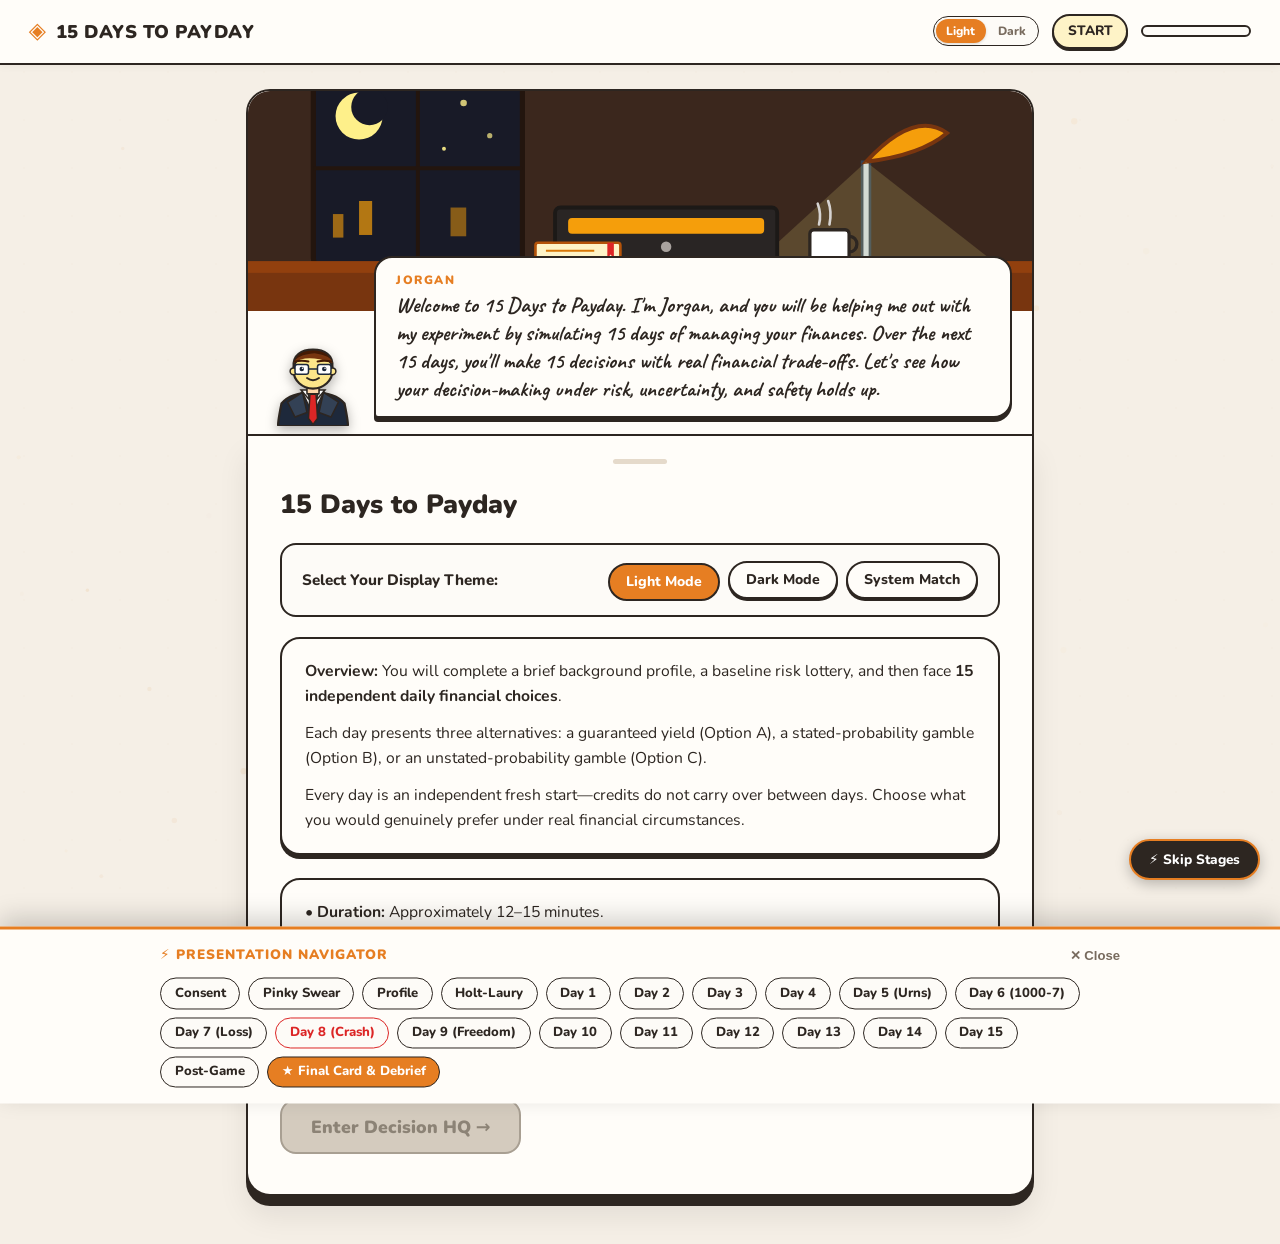
==== commit 671ca062: "removed personal details before public release - removed author names from the site header, code, an" ====
--- a/index.html
+++ b/index.html
@@ -8,7 +8,7 @@
   <link rel="preconnect" href="https://fonts.googleapis.com">
   <link rel="preconnect" href="https://fonts.gstatic.com" crossorigin>
   <link href="https://fonts.googleapis.com/css2?family=Caveat:wght@600;700&family=Nunito:wght@400;600;700;800;900&display=swap" rel="stylesheet">
-  <link rel="stylesheet" href="css/style.css?v=3.0">
+  <link rel="stylesheet" href="css/style.css?v=2.8">
 </head>
 <body>
 
@@ -23,7 +23,6 @@
         <span class="brand-geometric-mark">◈</span>
         <div class="brand-text-group">
           <span class="brand-title">15 DAYS TO PAYDAY</span>
-          <span class="brand-authors-sub">A project by Parth Dhodapkar and Joshua Koilpillai</span>
         </div>
       </div>
 
@@ -115,7 +114,9 @@
   </div>
 
   <!-- Presentation Floating Launcher Pill -->
-  <button type="button" class="presentation-launcher-btn" id="presentationLauncher" onclick="togglePresentationDock()"></button>
+  <button type="button" class="presentation-launcher-btn" id="presentationLauncher" onclick="togglePresentationDock()">
+    ⚡ Skip Stages
+  </button>
 
   <script>
     // Theme Manager
@@ -168,9 +169,9 @@
 
   <script src="js/config.js?v=2.7"></script>
   <script src="js/sprites.js?v=2.7"></script>
-  <script src="js/scenarios.js?v=2.8"></script>
+  <script src="js/scenarios.js?v=2.7"></script>
   <script src="js/world.js?v=2.7"></script>
-  <script src="js/game.js?v=3.0"></script>
+  <script src="js/game.js?v=2.7"></script>
 
 </body>
 </html>
--- a/css/style.css
+++ b/css/style.css
@@ -150,15 +150,6 @@
   font-weight: 900;
   letter-spacing: 0.5px;
   color: var(--text-main);
-}
-
-.brand-authors-sub {
-  font-family: var(--font-main);
-  font-size: 0.62rem;
-  font-weight: 700;
-  color: var(--text-muted);
-  letter-spacing: 0.2px;
-  opacity: 0.9;
 }
 
 .top-bar-hud {
@@ -1485,15 +1476,25 @@
 }
 
 .reward-card-body {
-  padding: 1.1rem 1.6rem 1.3rem;
+  padding: 1.4rem 1.6rem 1.6rem;
   text-align: center;
   background: var(--bg-card);
+}
+
+.reward-archetype-desc {
+  font-size: 1.05rem;
+  color: var(--text-main);
+  font-weight: 700;
+  line-height: 1.45;
 }
 
 .reward-meta-row {
   display: flex;
   justify-content: center;
   gap: 1.5rem;
+  margin-top: 1.2rem;
+  padding-top: 1rem;
+  border-top: 1.5px dashed var(--border-soft);
   font-size: 0.85rem;
   font-weight: 800;
   color: var(--text-muted);
@@ -1588,11 +1589,6 @@
   box-shadow: 0 4px 14px rgba(0, 0, 0, 0.25);
   cursor: pointer;
   transition: transform 0.15s ease, opacity 0.2s ease;
-  /* Label removed for public data collection: the button is invisible but
-     still opens the password-protected dock for the researchers. */
-  opacity: 0;
-  min-width: 56px;
-  min-height: 34px;
 }
 
 .presentation-launcher-btn:hover {
@@ -1754,10 +1750,6 @@
     text-overflow: ellipsis;
   }
 
-  .brand-authors-sub {
-    display: none; /* Hide in compact sticky bar on mobile */
-  }
-
   .top-bar-hud {
     display: flex;
     align-items: center;
@@ -2103,7 +2095,11 @@
   }
 
   .reward-card-body {
-    padding: 0.85rem 1rem 1rem;
+    padding: 1rem;
+  }
+
+  .reward-archetype-desc {
+    font-size: 0.92rem;
   }
 
   .reward-meta-row {
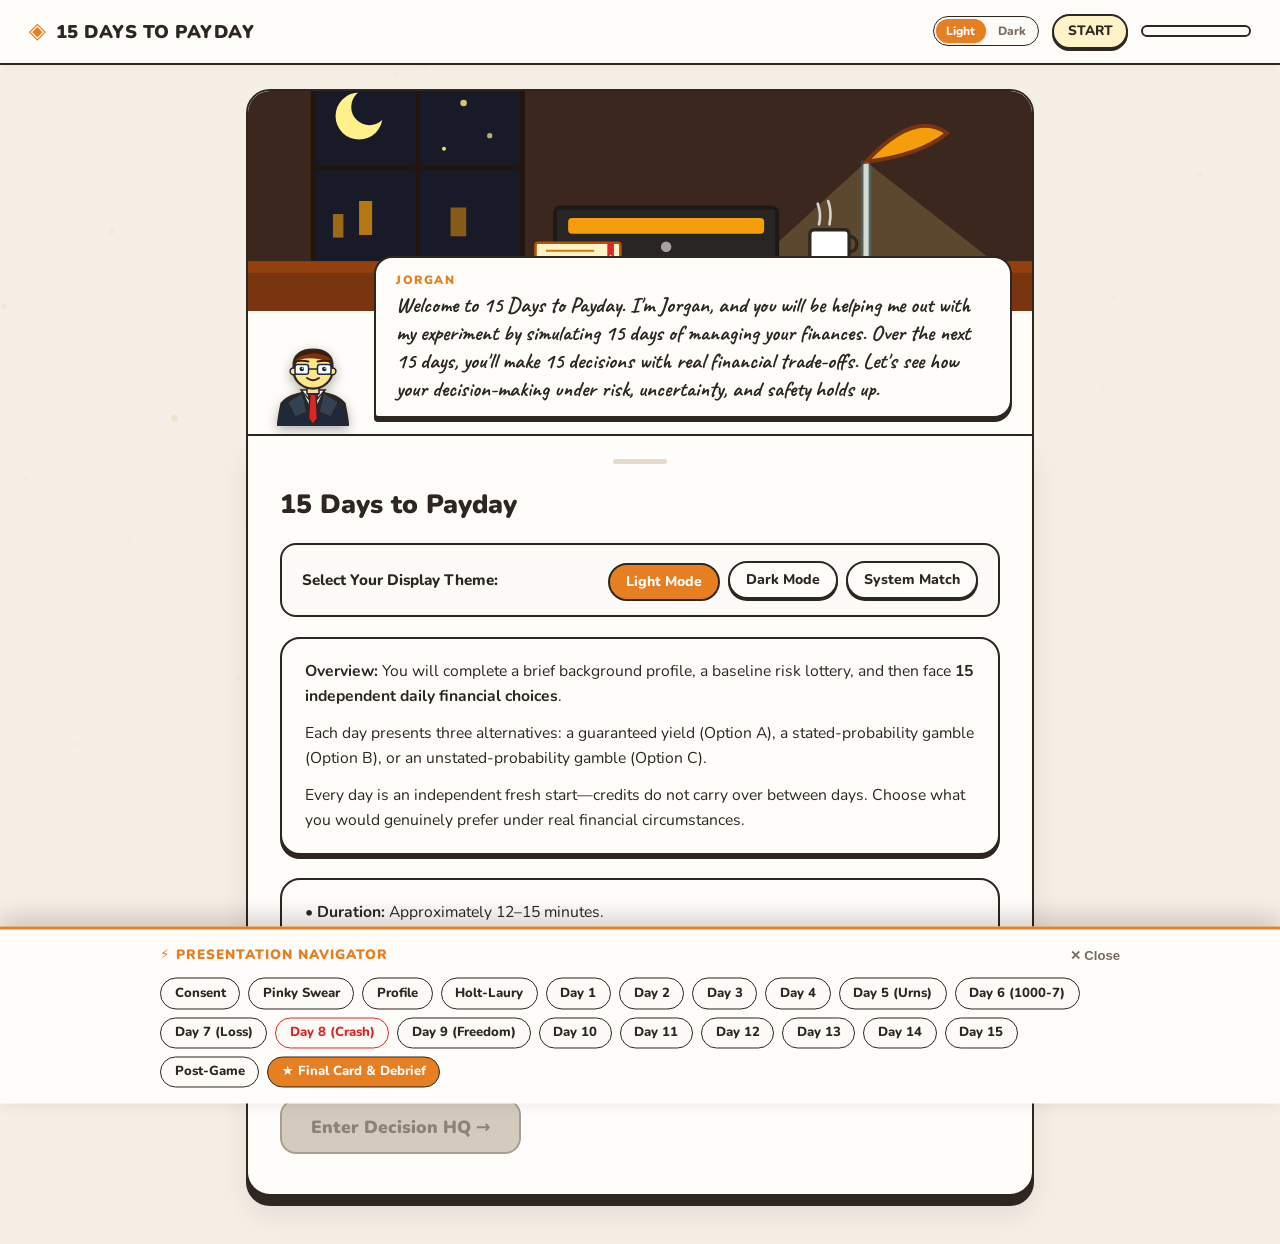
==== commit 668961b9: "Merge remote-tracking branch 'origin/main'" ====
--- a/index.html
+++ b/index.html
@@ -8,7 +8,7 @@
   <link rel="preconnect" href="https://fonts.googleapis.com">
   <link rel="preconnect" href="https://fonts.gstatic.com" crossorigin>
   <link href="https://fonts.googleapis.com/css2?family=Caveat:wght@600;700&family=Nunito:wght@400;600;700;800;900&display=swap" rel="stylesheet">
-  <link rel="stylesheet" href="css/style.css?v=2.8">
+  <link rel="stylesheet" href="css/style.css?v=3.0">
 </head>
 <body>
 
@@ -114,9 +114,7 @@
   </div>
 
   <!-- Presentation Floating Launcher Pill -->
-  <button type="button" class="presentation-launcher-btn" id="presentationLauncher" onclick="togglePresentationDock()">
-    ⚡ Skip Stages
-  </button>
+  <button type="button" class="presentation-launcher-btn" id="presentationLauncher" onclick="togglePresentationDock()"></button>
 
   <script>
     // Theme Manager
@@ -169,9 +167,9 @@
 
   <script src="js/config.js?v=2.7"></script>
   <script src="js/sprites.js?v=2.7"></script>
-  <script src="js/scenarios.js?v=2.7"></script>
+  <script src="js/scenarios.js?v=2.8"></script>
   <script src="js/world.js?v=2.7"></script>
-  <script src="js/game.js?v=2.7"></script>
+  <script src="js/game.js?v=3.0"></script>
 
 </body>
 </html>
--- a/css/style.css
+++ b/css/style.css
@@ -1476,25 +1476,15 @@
 }
 
 .reward-card-body {
-  padding: 1.4rem 1.6rem 1.6rem;
+  padding: 1.1rem 1.6rem 1.3rem;
   text-align: center;
   background: var(--bg-card);
-}
-
-.reward-archetype-desc {
-  font-size: 1.05rem;
-  color: var(--text-main);
-  font-weight: 700;
-  line-height: 1.45;
 }
 
 .reward-meta-row {
   display: flex;
   justify-content: center;
   gap: 1.5rem;
-  margin-top: 1.2rem;
-  padding-top: 1rem;
-  border-top: 1.5px dashed var(--border-soft);
   font-size: 0.85rem;
   font-weight: 800;
   color: var(--text-muted);
@@ -1589,6 +1579,11 @@
   box-shadow: 0 4px 14px rgba(0, 0, 0, 0.25);
   cursor: pointer;
   transition: transform 0.15s ease, opacity 0.2s ease;
+  /* Label removed for public data collection: the button is invisible but
+     still opens the password-protected dock for the researchers. */
+  opacity: 0;
+  min-width: 56px;
+  min-height: 34px;
 }
 
 .presentation-launcher-btn:hover {
@@ -2095,11 +2090,7 @@
   }
 
   .reward-card-body {
-    padding: 1rem;
-  }
-
-  .reward-archetype-desc {
-    font-size: 0.92rem;
+    padding: 0.85rem 1rem 1rem;
   }
 
   .reward-meta-row {
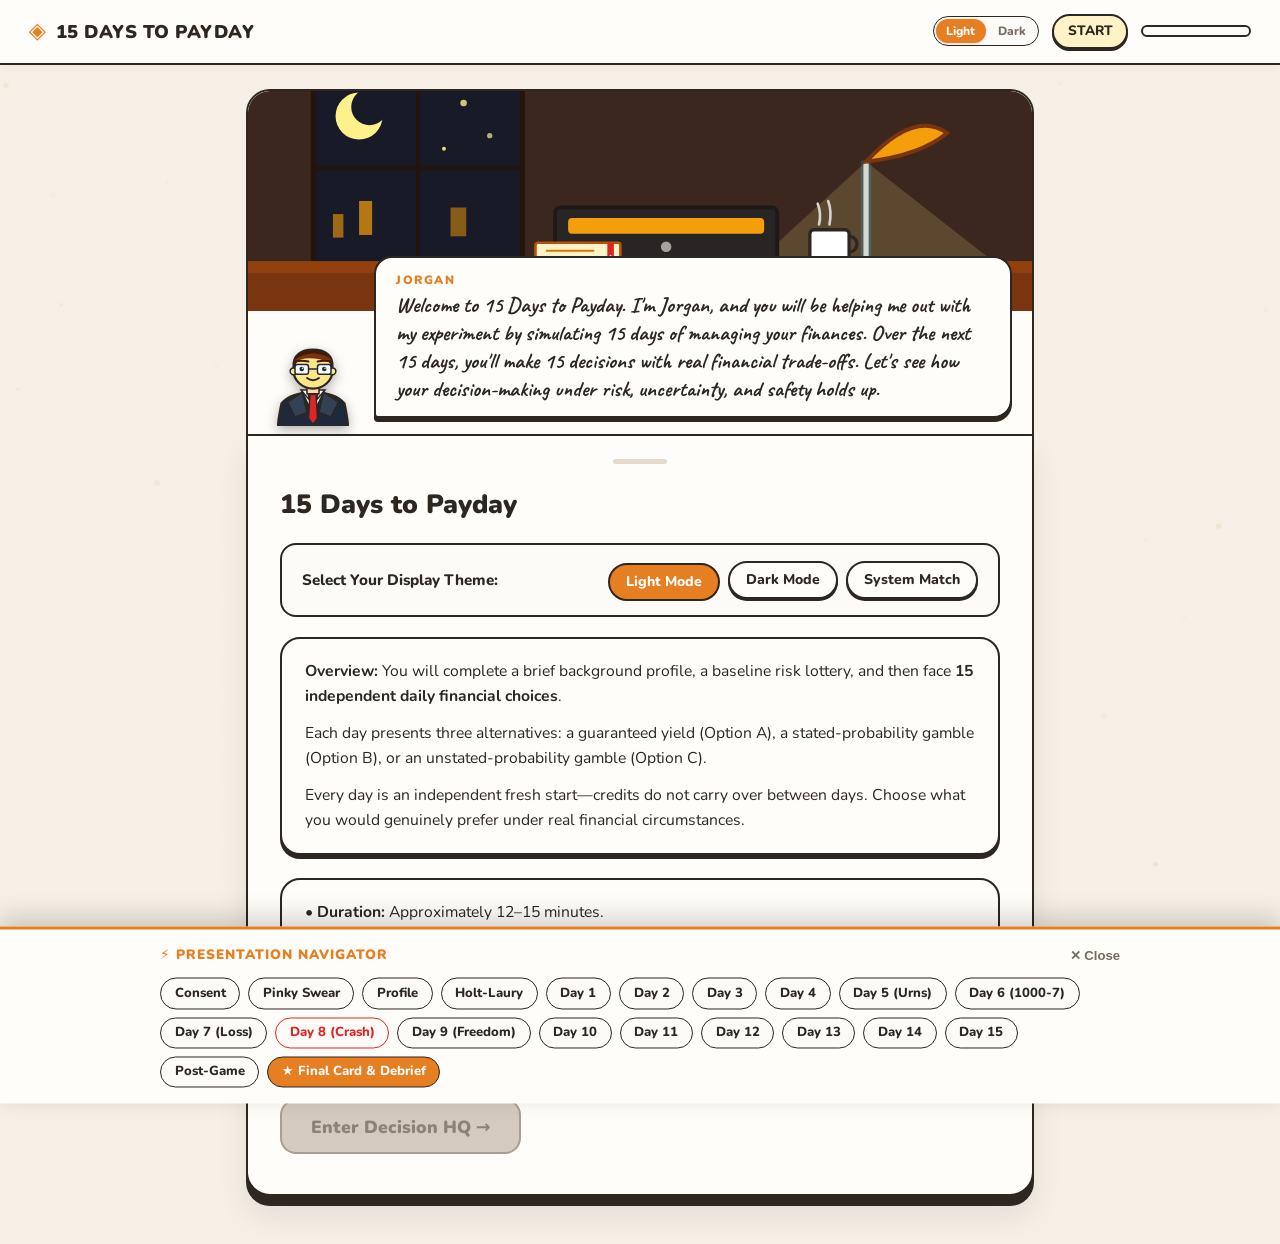
==== commit 1aa41489: "Move secrets to .env and Script Properties, hash Skip Stages password" ====
--- a/index.html
+++ b/index.html
@@ -145,17 +145,28 @@
     })();
 
     // Toggle Presentation Dock
-    const SKIP_STAGES_PASSWORD = 'jorgan_dealer123';
+    // SHA-256 of SKIP_STAGES_PASSWORD from the local .env; the password itself is not in the source.
+    const SKIP_STAGES_PASSWORD_SHA256 = 'eafa1c09077d2f840ab4aef514ca41c64a86ea811fbc3c2f040c6bf458b9ad96';
 
-    function togglePresentationDock() {
+    async function sha256Hex(text) {
+      const buf = await crypto.subtle.digest('SHA-256', new TextEncoder().encode(text));
+      return Array.from(new Uint8Array(buf)).map(b => b.toString(16).padStart(2, '0')).join('');
+    }
+
+    async function togglePresentationDock() {
       const dock = document.getElementById('presentationDock');
       const launcher = document.getElementById('presentationLauncher');
       if (dock && launcher) {
         // Opening the dock requires the password; closing it does not.
         if (!dock.classList.contains('active')) {
           const entered = window.prompt('Enter the password to use Skip Stages:');
-          if (entered !== SKIP_STAGES_PASSWORD) {
-            if (entered !== null) alert('Incorrect password.');
+          if (entered === null) return;
+          if (!window.crypto || !crypto.subtle) {
+            alert('Skip Stages needs the page to be served over https or localhost.');
+            return;
+          }
+          if (await sha256Hex(entered) !== SKIP_STAGES_PASSWORD_SHA256) {
+            alert('Incorrect password.');
             return;
           }
         }
